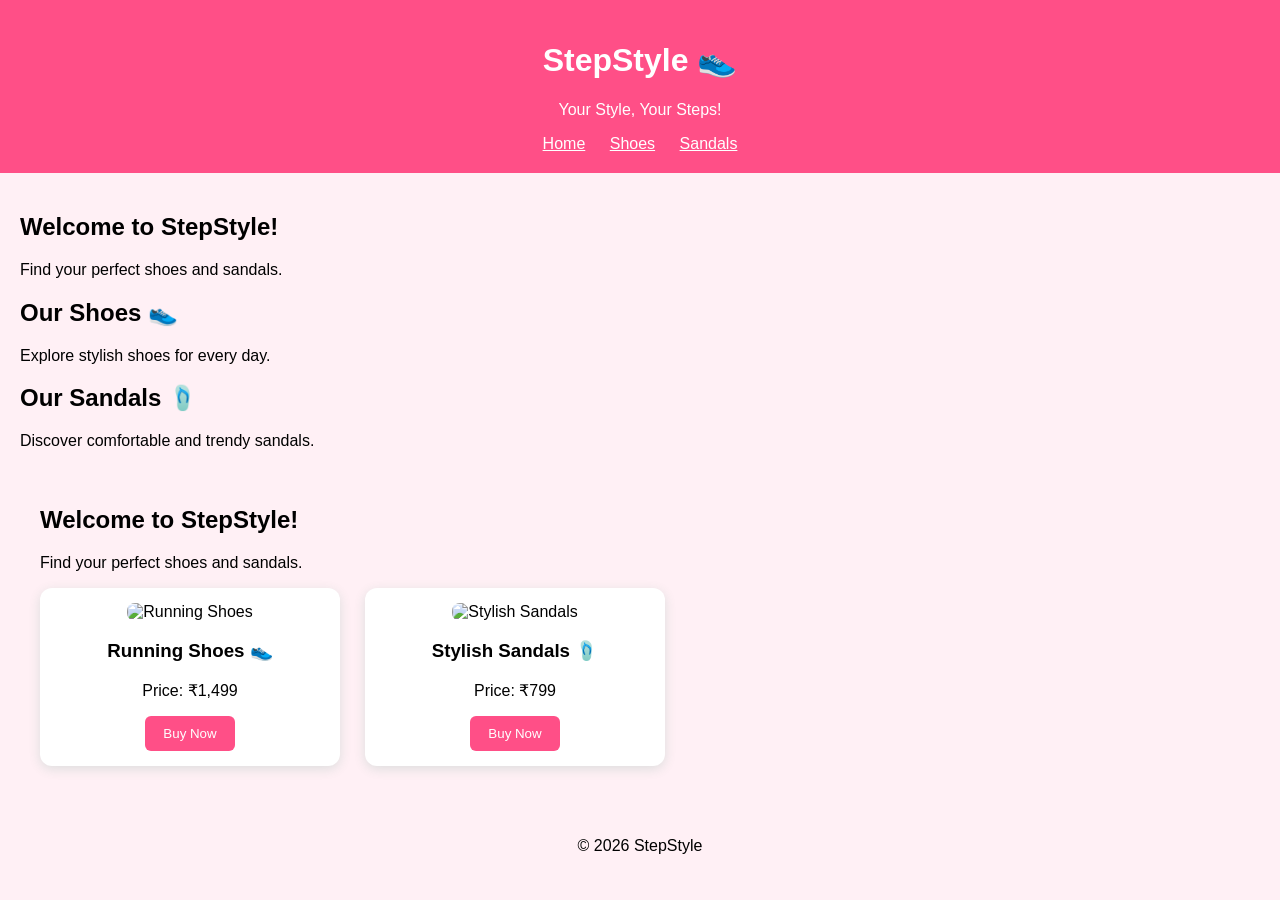
==== HTML_Basic/index.html @ f1ebad75 "Initial StepStyle website" ====
<!DOCTYPE html>
<html lang="en">
<head>
    <meta charset="UTF-8">
    <meta name="viewport" content="width=device-width, initial-scale=1.0">
    <title>StepStyle - Shoes & Sandals</title>
    <link rel="stylesheet" href="style.css">
</head>

<body>

    <header>
        <h1>StepStyle 👟</h1>
        <p>Your Style, Your Steps!</p>

        <nav>
            <a href="#">Home</a>
            <a href="#shoes">Shoes</a>
            <a href="#sandals">Sandals</a>
        </nav>
    </header>

    <main>
        <h2>Welcome to StepStyle!</h2>
        <p>Find your perfect shoes and sandals.</p>

        <section id="shoes">
            <h2>Our Shoes 👟</h2>
            <p>Explore stylish shoes for every day.</p>
        </section>

<section id="sandals">
    <h2>Our Sandals 🩴</h2>
    <p>Discover comfortable and trendy sandals.</p>

<main>
    <h2>Welcome to StepStyle!</h2>
    <p>Find your perfect shoes and sandals.</p>

    <div class="product-container">

        <div class="product-card" id="shoes">
            <img src="https://placehold.co/250x180?text=Running+Shoes"
                 alt="Running Shoes">
            <h3>Running Shoes 👟</h3>
            <p>Price: ₹1,499</p>
            <button>Buy Now</button>
        </div>

        <div class="product-card" id="sandals">
            <img src="https://placehold.co/250x180?text=Stylish+Sandals"
                 alt="Stylish Sandals">
            <h3>Stylish Sandals 🩴</h3>
            <p>Price: ₹799</p>
            <button>Buy Now</button>
        </div>

    </div>
</main>


</main>

<footer>
    <p>© 2026 StepStyle</p>
</footer>

</body>
</html>
---- HTML_Basic/style.css ----
body {
    margin: 0;
    font-family: Arial, sans-serif;
    background-color: #fff0f5;
}

header {
    background-color: #ff4f87;
    color: white;
    padding: 20px;
    text-align: center;
}

nav a {
    color: white;
    margin: 0 10px;
}

main {
    padding: 20px;
}

.product-container {
    display: flex;
    gap: 25px;
    flex-wrap: wrap;
}

.product-card {
    box-sizing: border-box;
    width: 300px;
    padding: 15px;
    background: white;
    border-radius: 12px;
    box-shadow: 0 3px 12px #ddd;
    text-align: center;
}

.product-card img {
    width: 100%;
    border-radius: 8px;
}

.product-card button {
    background-color: #ff4f87;
    color: white;
    border: none;
    padding: 10px 18px;
    border-radius: 6px;
    cursor: pointer;
}

footer {
    text-align: center;
    padding: 15px;
}
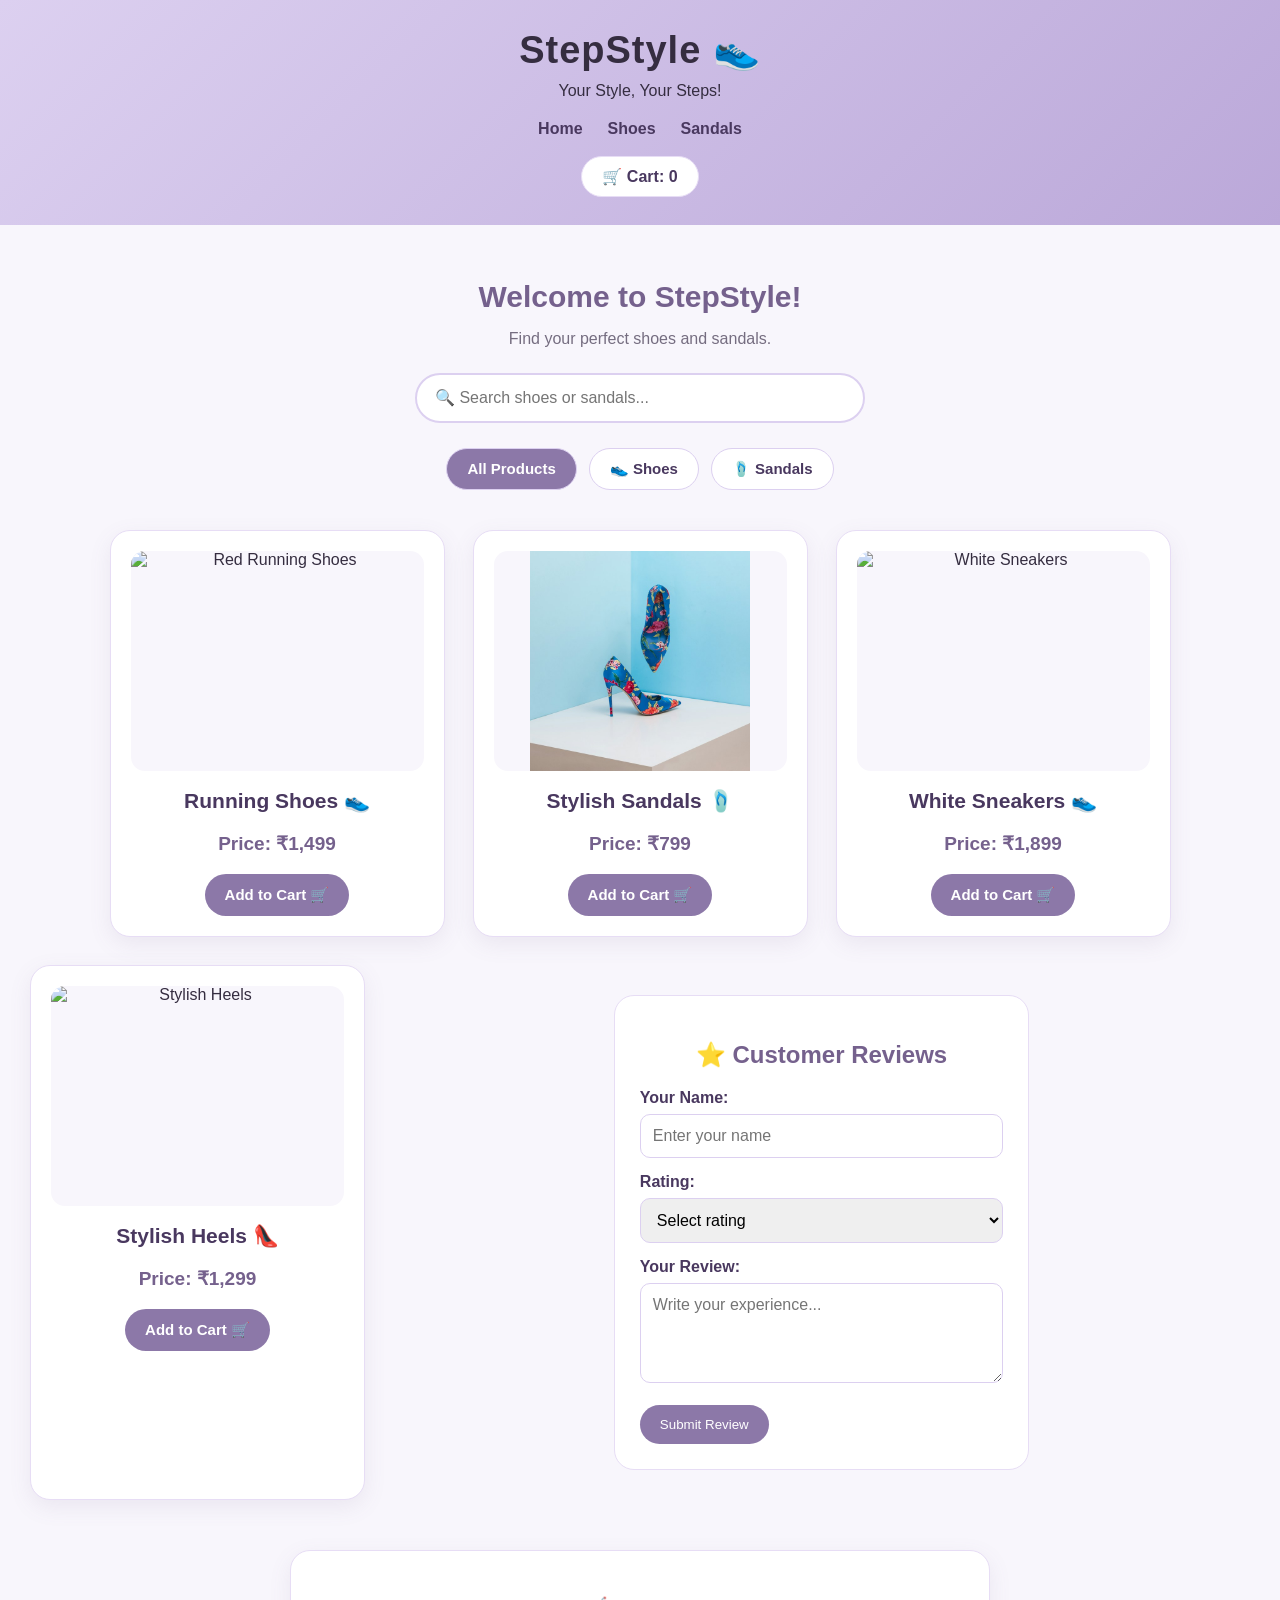
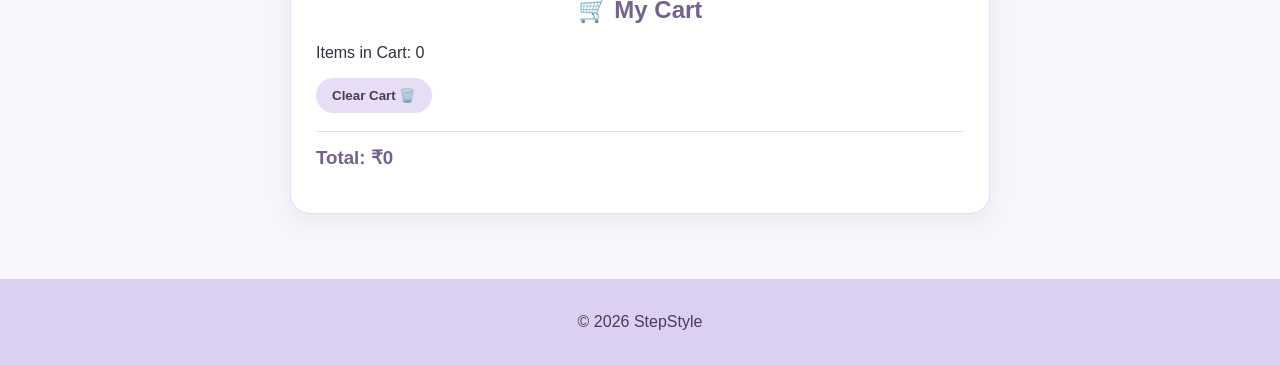
==== commit 54c11593: "Update StepStyle website features" ====
--- a/HTML_Basic/index.html
+++ b/HTML_Basic/index.html
@@ -19,46 +19,126 @@
             <a href="#shoes">Shoes</a>
             <a href="#sandals">Sandals</a>
         </nav>
+        
+<div class="cart-badge">
+    🛒 Cart: <span id="header-cart-count">0</span>
+</div>
+
     </header>
 
     <main>
         <h2>Welcome to StepStyle!</h2>
         <p>Find your perfect shoes and sandals.</p>
+        
+<div class="search-container">
+    <input
+        type="text"
+        id="searchInput"
+        placeholder="🔍 Search shoes or sandals..."
+        oninput="searchProducts()"
+    >
+</div>
 
-        <section id="shoes">
-            <h2>Our Shoes 👟</h2>
-            <p>Explore stylish shoes for every day.</p>
-        </section>
+<div class="category-filter">
+    <button class="category-btn active" onclick="filterCategory('all', this)">
+        All Products
+    </button>
 
-<section id="sandals">
-    <h2>Our Sandals 🩴</h2>
-    <p>Discover comfortable and trendy sandals.</p>
+    <button class="category-btn" onclick="filterCategory('shoes', this)">
+        👟 Shoes
+    </button>
 
-<main>
-    <h2>Welcome to StepStyle!</h2>
-    <p>Find your perfect shoes and sandals.</p>
+    <button class="category-btn" onclick="filterCategory('sandals', this)">
+        🩴 Sandals
+    </button>
+</div>
 
-    <div class="product-container">
+        
+<div class="product-container">
 
-        <div class="product-card" id="shoes">
-            <img src="https://placehold.co/250x180?text=Running+Shoes"
-                 alt="Running Shoes">
-            <h3>Running Shoes 👟</h3>
-            <p>Price: ₹1,499</p>
-            <button>Buy Now</button>
-        </div>
+    <div class="product-card" id="shoes">
+        <img src="https://images.unsplash.com/photo-1542291026-7eec264c27ff?w=500"
+             alt="Red Running Shoes">
 
-        <div class="product-card" id="sandals">
-            <img src="https://placehold.co/250x180?text=Stylish+Sandals"
-                 alt="Stylish Sandals">
-            <h3>Stylish Sandals 🩴</h3>
-            <p>Price: ₹799</p>
-            <button>Buy Now</button>
-        </div>
+        <h3>Running Shoes 👟</h3>
+        <p>Price: ₹1,499</p>
 
+        <button onclick="addToCart('Running Shoes', 1499)">
+            Add to Cart 🛒
+        </button>
     </div>
-</main>
 
+    <div class="product-card" id="sandals">
+        <img src="images/sandals.jpg" alt="Stylish Sandals">
+
+        <h3>Stylish Sandals 🩴</h3>
+        <p>Price: ₹799</p>
+
+        <button onclick="addToCart('Stylish Sandals', 799)">
+            Add to Cart 🛒
+        </button>
+    </div>
+    
+<div class="product-card" id="sneakers">
+    <img src="https://images.unsplash.com/photo-1552346154-21d32810aba3?w=500"
+         alt="White Sneakers">
+    <h3>White Sneakers 👟</h3>
+    <p>Price: ₹1,899</p>
+    <button onclick="addToCart('White Sneakers', 1899)">
+        Add to Cart 🛒
+    </button>
+</div>
+
+<div class="product-card" id="heels">
+    <img src="https://images.unsplash.com/photo-1543163521-1bf539c55dd2?w=500"
+         alt="Stylish Heels">
+    <h3>Stylish Heels 👠</h3>
+    <p>Price: ₹1,299</p>
+    <button onclick="addToCart('Stylish Heels', 1299)">
+        Add to Cart 🛒
+    </button>
+</div>
+
+<section id="reviews">
+    <h2>⭐ Customer Reviews</h2>
+
+    <form id="review-form">
+        <label for="review-name">Your Name:</label>
+        <input type="text" id="review-name"
+               placeholder="Enter your name" required>
+
+        <label for="review-rating">Rating:</label>
+        <select id="review-rating" required>
+            <option value="">Select rating</option>
+            <option value="5">⭐⭐⭐⭐⭐ - Excellent</option>
+            <option value="4">⭐⭐⭐⭐ - Very Good</option>
+            <option value="3">⭐⭐⭐ - Good</option>
+            <option value="2">⭐⭐ - Average</option>
+            <option value="1">⭐ - Poor</option>
+        </select>
+
+        <label for="review-message">Your Review:</label>
+        <textarea id="review-message"
+                  placeholder="Write your experience..."
+                  required></textarea>
+
+        <button type="submit">Submit Review</button>
+    </form>
+
+    <div id="review-list"></div>
+</section>
+
+</div>
+
+
+<section id="cart">
+    <h2>🛒 My Cart</h2>
+    <p>Items in Cart: <span id="cart-count">0</span></p>
+    <ul id="cart-items"></ul>   
+<button onclick="clearCart()">Clear Cart 🗑️</button>
+
+    <h3>Total: ₹<span id="cart-total">0</span></h3>
+</section>
 
 </main>
 
@@ -66,6 +146,7 @@
     <p>© 2026 StepStyle</p>
 </footer>
 
+<script src="script.js"></script>
 </body>
 </html>
 
--- a/HTML_Basic/style.css
+++ b/HTML_Basic/style.css
@@ -1,57 +1,356 @@
+
+/* Basic page */
+* {
+    box-sizing: border-box;
+}
 
 body {
     margin: 0;
     font-family: Arial, sans-serif;
-    background-color: #fff0f5;
-}
-
+    background-color: #F8F6FC;
+    color: #352D40;
+}
+
+/* Header */
 header {
-    background-color: #ff4f87;
-    color: white;
-    padding: 20px;
-    text-align: center;
+    background: linear-gradient(135deg, #DCD0F0, #BBA8D9);
+    color: #352D40;
+    text-align: center;
+    padding: 28px 15px;
+}
+
+header h1 {
+    margin: 0;
+    font-size: 38px;
+    letter-spacing: 1px;
+}
+
+header p {
+    margin: 10px 0 20px;
+}
+
+/* Navigation */
+nav {
+    display: flex;
+    justify-content: center;
+    flex-wrap: wrap;
+    gap: 25px;
 }
 
 nav a {
-    color: white;
-    margin: 0 10px;
-}
-
+    color: #49385F;
+    text-decoration: none;
+    font-weight: bold;
+    transition: color 0.3s;
+}
+
+nav a:hover {
+    color: #75618D;
+}
+
+/* Main content */
 main {
-    padding: 20px;
-}
-
+    padding: 30px 20px;
+    text-align: center;
+}
+
+main > h2 {
+    color: #75618D;
+    font-size: 30px;
+    margin-bottom: 10px;
+}
+
+main > p {
+    color: #756D80;
+}
+
+/* Product layout */
 .product-container {
     display: flex;
-    gap: 25px;
     flex-wrap: wrap;
-}
-
+    justify-content: center;
+    align-items: stretch;
+    gap: 28px;
+    padding: 30px 10px;
+}
+
+/* Product cards */
 .product-card {
-    box-sizing: border-box;
-    width: 300px;
-    padding: 15px;
-    background: white;
-    border-radius: 12px;
-    box-shadow: 0 3px 12px #ddd;
-    text-align: center;
-}
-
+    width: 335px;
+    max-width: 100%;
+    padding: 20px;
+    background-color: #FFFFFF;
+    border: 1px solid #E7DDF5;
+    border-radius: 20px;
+    box-shadow: 0 7px 22px rgba(117, 97, 141, 0.10);
+    text-align: center;
+    transition: box-shadow 0.3s ease;
+}
+
+.product-card:hover {
+    box-shadow: 0 10px 28px rgba(117, 97, 141, 0.18);
+}
+
+/* Product images */
 .product-card img {
+    display: block;
     width: 100%;
-    border-radius: 8px;
+    height: 220px;
+    object-fit: contain;
+    background-color: #F8F6FC;
+    border-radius: 14px;
+    margin-bottom: 18px;
+}
+
+/* Product name */
+.product-card h3 {
+    color: #49385F;
+    margin: 12px 0;
+    font-size: 21px;
+}
+
+/* Product price */
+.product-card p {
+    color: #75618D;
+    font-size: 19px;
+    font-weight: bold;
+}
+
+/* Buttons */
+button {
+    font-family: inherit;
+    cursor: pointer;
 }
 
 .product-card button {
-    background-color: #ff4f87;
+    background-color: #8C78A8;
     color: white;
     border: none;
-    padding: 10px 18px;
-    border-radius: 6px;
-    cursor: pointer;
-}
-
+    padding: 12px 20px;
+    border-radius: 25px;
+    font-size: 15px;
+    font-weight: bold;
+    transition: background-color 0.3s, box-shadow 0.3s;
+}
+
+.product-card button:hover {
+    background-color: #75618D;
+    box-shadow: 0 4px 12px rgba(117, 97, 141, 0.20);
+}
+
+/* Shopping cart */
+#cart {
+    max-width: 700px;
+    margin: 20px auto 35px;
+    padding: 25px;
+    background-color: #FFFFFF;
+    border: 1px solid #E7DDF5;
+    border-radius: 20px;
+    box-shadow: 0 7px 22px rgba(117, 97, 141, 0.10);
+    text-align: left;
+}
+
+#cart h2 {
+    color: #75618D;
+    text-align: center;
+}
+
+#cart ul {
+    padding-left: 25px;
+}
+
+#cart li {
+    padding: 10px 0;
+    line-height: 1.8;
+}
+
+/* Remove button */
+#cart li button {
+    background-color: #E7DDF5;
+    color: #49385F;
+    border: none;
+    border-radius: 15px;
+    padding: 7px 12px;
+    margin-left: 8px;
+}
+
+#cart li button:hover {
+    background-color: #DCD0F0;
+}
+
+#cart h3 {
+    color: #75618D;
+    border-top: 1px solid #E7DDF5;
+    padding-top: 15px;
+}
+
+/* Footer */
 footer {
-    text-align: center;
+    background-color: #DCD0F0;
+    color: #49385F;
+    text-align: center;
+    padding: 18px;
+}
+
+/* Mobile-friendly design */
+@media (max-width: 600px) {
+    header h1 {
+        font-size: 30px;
+    }
+
+    main {
+        padding: 20px 12px;
+    }
+
+    main > h2 {
+        font-size: 25px;
+    }
+
+    .product-container {
+        flex-direction: column;
+        align-items: center;
+        padding: 20px 0;
+    }
+
+    .product-card {
+        width: 100%;
+        max-width: 335px;
+    }
+
+    #cart {
+        margin: 15px 5px 25px;
+        padding: 18px;
+    }
+
+    #cart li button {
+        margin-left: 0;
+    }
+}
+
+/* Search bar */
+.search-container {
+    max-width: 450px;
+    margin: 25px auto 10px;
+}
+
+#searchInput {
+    width: 100%;
+    padding: 14px 18px;
+    border: 2px solid #DCD0F0;
+    border-radius: 30px;
+    background-color: #FFFFFF;
+    color: #352D40;
+    font-size: 16px;
+    outline: none;
+    transition: border-color 0.3s, box-shadow 0.3s;
+}
+
+#searchInput:focus {
+    border-color: #8C78A8;
+    box-shadow: 0 0 10px rgba(140, 120, 168, 0.18);
+}
+
+/* Category filter */
+.category-filter {
+    display: flex;
+    justify-content: center;
+    flex-wrap: wrap;
+    gap: 12px;
+    margin: 25px 0 10px;
+}
+
+.category-btn {
+    padding: 11px 20px;
+    border: 1px solid #DCD0F0;
+    border-radius: 25px;
+    background-color: #FFFFFF;
+    color: #49385F;
+    font-size: 15px;
+    font-weight: bold;
+    transition: background-color 0.3s, color 0.3s;
+}
+
+.category-btn:hover,
+.category-btn.active {
+    background-color: #8C78A8;
+    color: #FFFFFF;
+}
+
+.cart-badge {
+    display: inline-block;
+    margin-top: 18px;
+    padding: 10px 20px;
+    background-color: #FFFFFF;
+    color: #49385F;
+    border: 1px solid #E7DDF5;
+    border-radius: 25px;
+    font-weight: bold;
+}
+
+#cart > button {
+    background-color: #E7DDF5;
+    color: #49385F;
+    border: none;
+    border-radius: 20px;
+    padding: 10px 16px;
+    font-weight: bold;
+}
+
+#cart > button:hover {
+    background-color: #DCD0F0;
+}
+
+#reviews {
+    max-width: 700px;
+    margin: 30px auto;
+    padding: 25px;
+    background-color: #FFFFFF;
+    border: 1px solid #E7DDF5;
+    border-radius: 20px;
+    text-align: left;
+}
+
+#reviews h2 {
+    color: #75618D;
+    text-align: center;
+}
+
+#review-form label {
+    display: block;
+    margin-top: 15px;
+    font-weight: bold;
+    color: #49385F;
+}
+
+#review-form input,
+#review-form select,
+#review-form textarea {
+    width: 100%;
+    padding: 12px;
+    margin-top: 7px;
+    border: 1px solid #DCD0F0;
+    border-radius: 10px;
+    font: inherit;
+}
+
+#review-form textarea {
+    min-height: 100px;
+    resize: vertical;
+}
+
+#review-form button {
+    margin-top: 18px;
+    padding: 12px 20px;
+    background-color: #8C78A8;
+    color: white;
+    border: none;
+    border-radius: 20px;
+}
+
+.review-item {
+    margin-top: 18px;
     padding: 15px;
-}
+    background-color: #F8F6FC;
+    border-radius: 12px;
+}
+
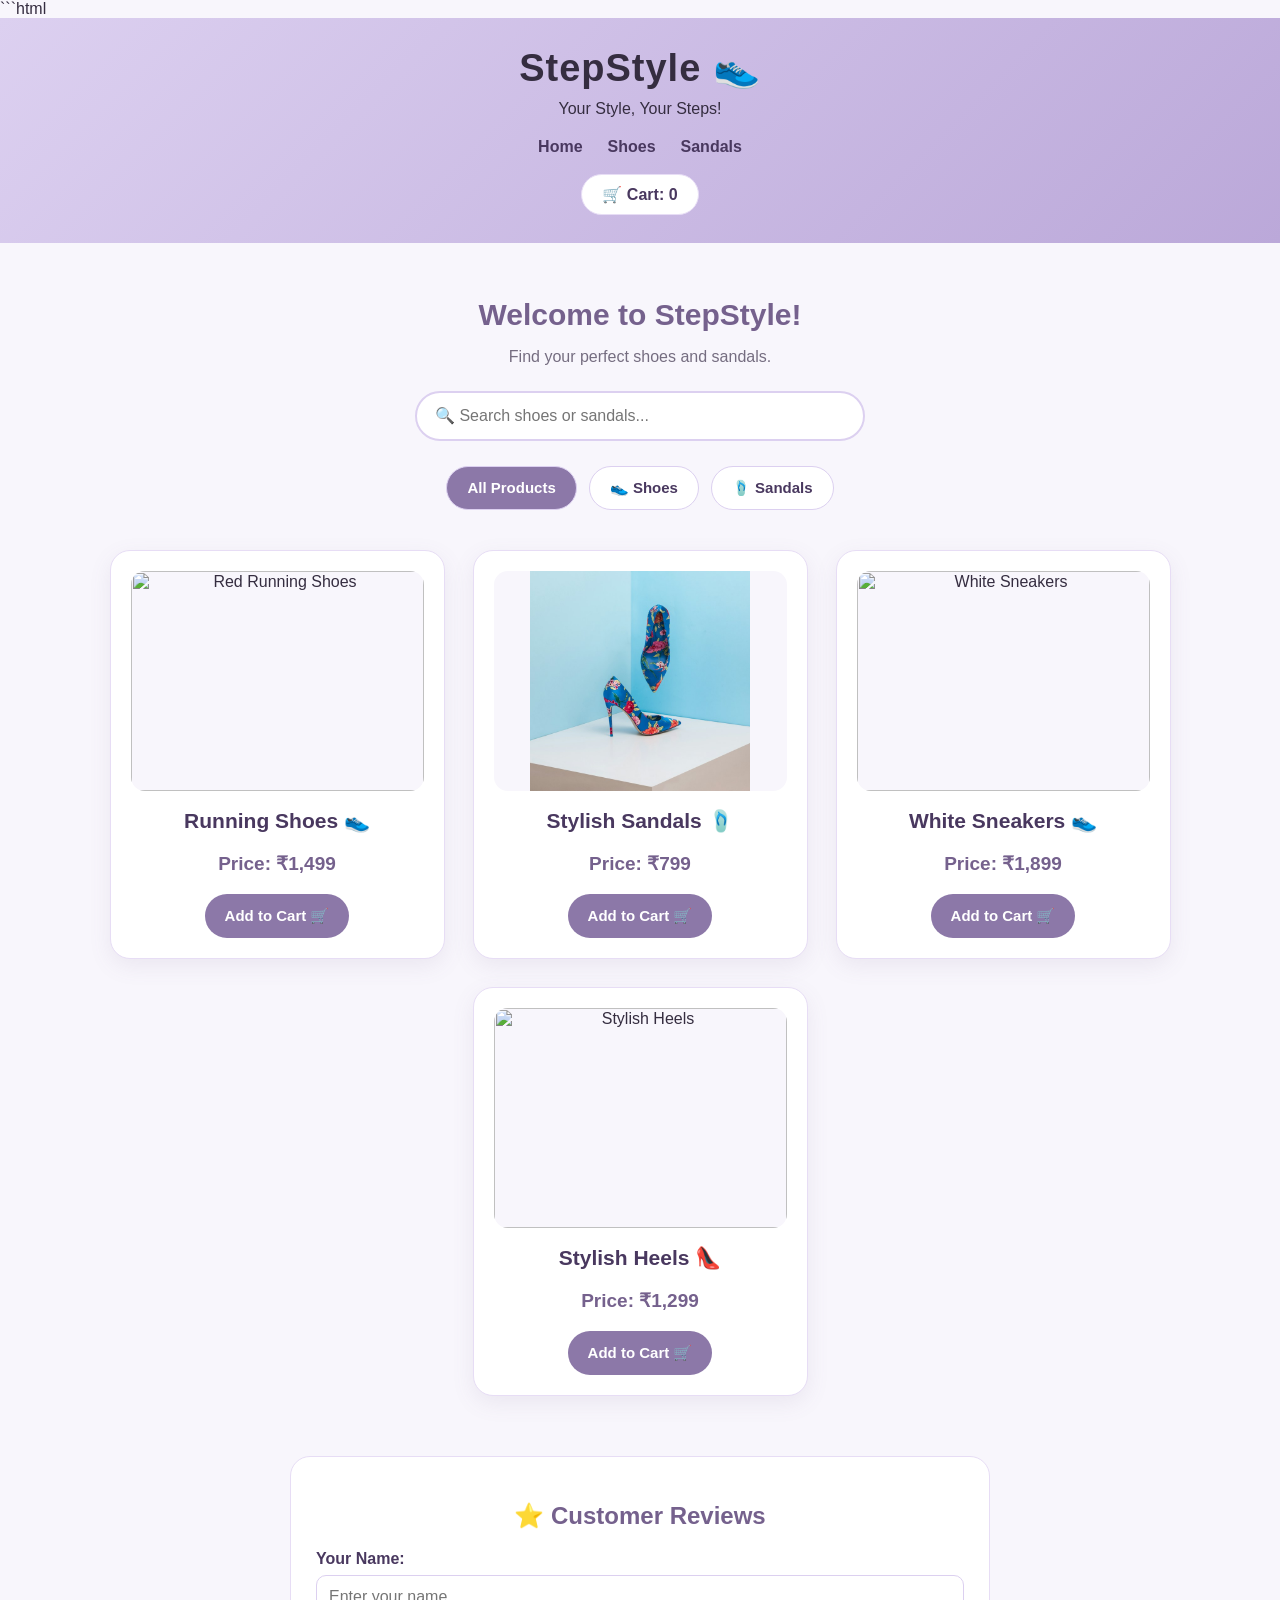
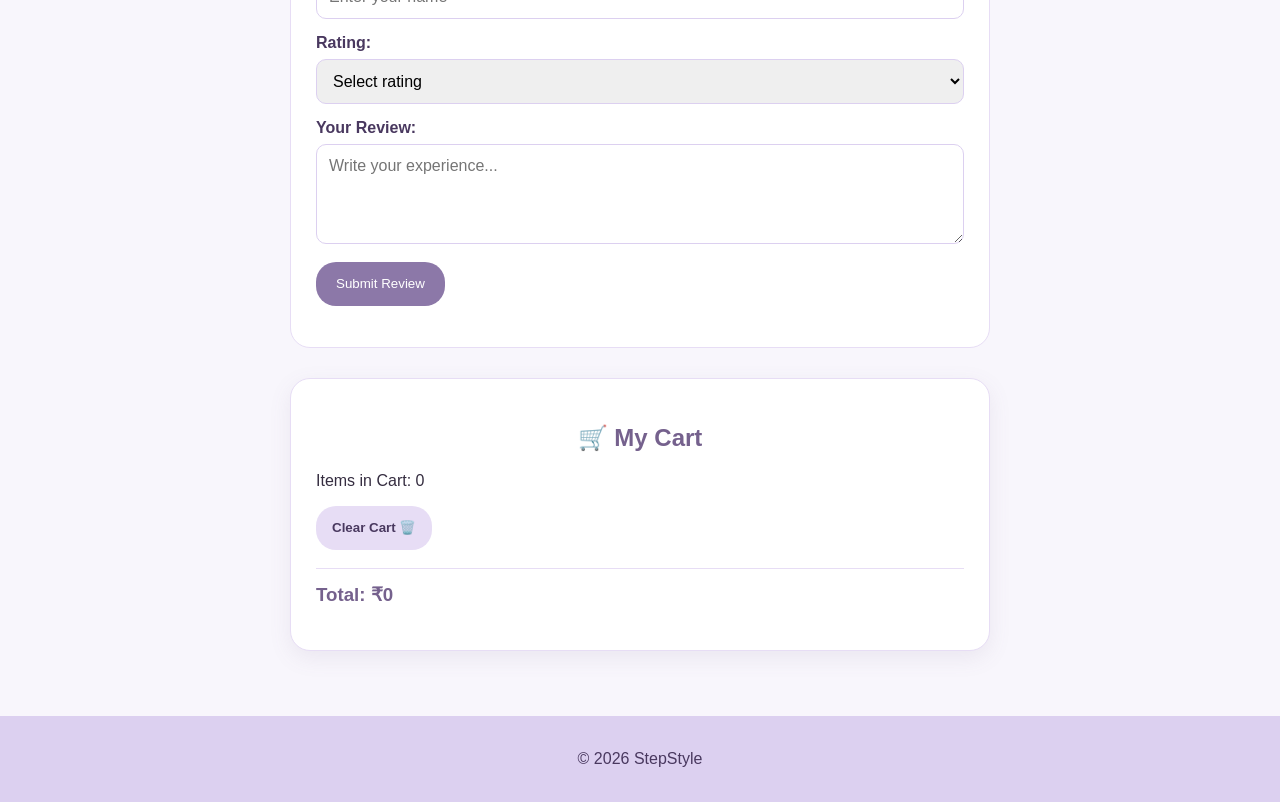
==== commit 9497d1de: "Improve mobile responsive design" ====
--- a/HTML_Basic/index.html
+++ b/HTML_Basic/index.html
@@ -1,6 +1,7 @@
-
+```html
 <!DOCTYPE html>
 <html lang="en">
+
 <head>
     <meta charset="UTF-8">
     <meta name="viewport" content="width=device-width, initial-scale=1.0">
@@ -19,134 +20,172 @@
             <a href="#shoes">Shoes</a>
             <a href="#sandals">Sandals</a>
         </nav>
-        
-<div class="cart-badge">
-    🛒 Cart: <span id="header-cart-count">0</span>
-</div>
 
+        <div class="cart-badge">
+            🛒 Cart: <span id="header-cart-count">0</span>
+        </div>
     </header>
 
     <main>
+
         <h2>Welcome to StepStyle!</h2>
         <p>Find your perfect shoes and sandals.</p>
-        
-<div class="search-container">
-    <input
-        type="text"
-        id="searchInput"
-        placeholder="🔍 Search shoes or sandals..."
-        oninput="searchProducts()"
-    >
-</div>
 
-<div class="category-filter">
-    <button class="category-btn active" onclick="filterCategory('all', this)">
-        All Products
-    </button>
+        <!-- Search Products -->
+        <div class="search-container">
+            <input
+                type="text"
+                id="searchInput"
+                placeholder="🔍 Search shoes or sandals..."
+                oninput="searchProducts()"
+            >
+        </div>
 
-    <button class="category-btn" onclick="filterCategory('shoes', this)">
-        👟 Shoes
-    </button>
+        <!-- Category Filter -->
+        <div class="category-filter">
+            <button
+                class="category-btn active"
+                onclick="filterCategory('all', this)">
+                All Products
+            </button>
 
-    <button class="category-btn" onclick="filterCategory('sandals', this)">
-        🩴 Sandals
-    </button>
-</div>
+            <button
+                class="category-btn"
+                onclick="filterCategory('shoes', this)">
+                👟 Shoes
+            </button>
 
-        
-<div class="product-container">
+            <button
+                class="category-btn"
+                onclick="filterCategory('sandals', this)">
+                🩴 Sandals
+            </button>
+        </div>
 
-    <div class="product-card" id="shoes">
-        <img src="https://images.unsplash.com/photo-1542291026-7eec264c27ff?w=500"
-             alt="Red Running Shoes">
+        <!-- Product Cards -->
+        <div class="product-container">
 
-        <h3>Running Shoes 👟</h3>
-        <p>Price: ₹1,499</p>
+            <div class="product-card" id="shoes">
+                <img
+                    src="https://images.unsplash.com/photo-1542291026-7eec264c27ff?w=500"
+                    alt="Red Running Shoes"
+                >
 
-        <button onclick="addToCart('Running Shoes', 1499)">
-            Add to Cart 🛒
-        </button>
-    </div>
+                <h3>Running Shoes 👟</h3>
+                <p>Price: ₹1,499</p>
 
-    <div class="product-card" id="sandals">
-        <img src="images/sandals.jpg" alt="Stylish Sandals">
+                <button onclick="addToCart('Running Shoes', 1499)">
+                    Add to Cart 🛒
+                </button>
+            </div>
 
-        <h3>Stylish Sandals 🩴</h3>
-        <p>Price: ₹799</p>
+            <div class="product-card" id="sandals">
+                <img src="images/sandals.jpg" alt="Stylish Sandals">
 
-        <button onclick="addToCart('Stylish Sandals', 799)">
-            Add to Cart 🛒
-        </button>
-    </div>
-    
-<div class="product-card" id="sneakers">
-    <img src="https://images.unsplash.com/photo-1552346154-21d32810aba3?w=500"
-         alt="White Sneakers">
-    <h3>White Sneakers 👟</h3>
-    <p>Price: ₹1,899</p>
-    <button onclick="addToCart('White Sneakers', 1899)">
-        Add to Cart 🛒
-    </button>
-</div>
+                <h3>Stylish Sandals 🩴</h3>
+                <p>Price: ₹799</p>
 
-<div class="product-card" id="heels">
-    <img src="https://images.unsplash.com/photo-1543163521-1bf539c55dd2?w=500"
-         alt="Stylish Heels">
-    <h3>Stylish Heels 👠</h3>
-    <p>Price: ₹1,299</p>
-    <button onclick="addToCart('Stylish Heels', 1299)">
-        Add to Cart 🛒
-    </button>
-</div>
+                <button onclick="addToCart('Stylish Sandals', 799)">
+                    Add to Cart 🛒
+                </button>
+            </div>
 
-<section id="reviews">
-    <h2>⭐ Customer Reviews</h2>
+            <div class="product-card" id="sneakers">
+                <img
+                    src="https://images.unsplash.com/photo-1552346154-21d32810aba3?w=500"
+                    alt="White Sneakers"
+                >
 
-    <form id="review-form">
-        <label for="review-name">Your Name:</label>
-        <input type="text" id="review-name"
-               placeholder="Enter your name" required>
+                <h3>White Sneakers 👟</h3>
+                <p>Price: ₹1,899</p>
 
-        <label for="review-rating">Rating:</label>
-        <select id="review-rating" required>
-            <option value="">Select rating</option>
-            <option value="5">⭐⭐⭐⭐⭐ - Excellent</option>
-            <option value="4">⭐⭐⭐⭐ - Very Good</option>
-            <option value="3">⭐⭐⭐ - Good</option>
-            <option value="2">⭐⭐ - Average</option>
-            <option value="1">⭐ - Poor</option>
-        </select>
+                <button onclick="addToCart('White Sneakers', 1899)">
+                    Add to Cart 🛒
+                </button>
+            </div>
 
-        <label for="review-message">Your Review:</label>
-        <textarea id="review-message"
-                  placeholder="Write your experience..."
-                  required></textarea>
+            <div class="product-card" id="heels">
+                <img
+                    src="https://images.unsplash.com/photo-1543163521-1bf539c55dd2?w=500"
+                    alt="Stylish Heels"
+                >
 
-        <button type="submit">Submit Review</button>
-    </form>
+                <h3>Stylish Heels 👠</h3>
+                <p>Price: ₹1,299</p>
 
-    <div id="review-list"></div>
-</section>
+                <button onclick="addToCart('Stylish Heels', 1299)">
+                    Add to Cart 🛒
+                </button>
+            </div>
 
-</div>
+        </div>
+        <!-- Product Container Ends Here -->
 
+        <!-- Customer Reviews -->
+        <section id="reviews">
+            <h2>⭐ Customer Reviews</h2>
 
-<section id="cart">
-    <h2>🛒 My Cart</h2>
-    <p>Items in Cart: <span id="cart-count">0</span></p>
-    <ul id="cart-items"></ul>   
-<button onclick="clearCart()">Clear Cart 🗑️</button>
+            <form id="review-form">
 
-    <h3>Total: ₹<span id="cart-total">0</span></h3>
-</section>
+                <label for="review-name">Your Name:</label>
+                <input
+                    type="text"
+                    id="review-name"
+                    placeholder="Enter your name"
+                    required
+                >
 
-</main>
+                <label for="review-rating">Rating:</label>
+                <select id="review-rating" required>
+                    <option value="">Select rating</option>
+                    <option value="5">⭐⭐⭐⭐⭐ - Excellent</option>
+                    <option value="4">⭐⭐⭐⭐ - Very Good</option>
+                    <option value="3">⭐⭐⭐ - Good</option>
+                    <option value="2">⭐⭐ - Average</option>
+                    <option value="1">⭐ - Poor</option>
+                </select>
 
-<footer>
-    <p>© 2026 StepStyle</p>
-</footer>
+                <label for="review-message">Your Review:</label>
+                <textarea
+                    id="review-message"
+                    placeholder="Write your experience..."
+                    required
+                ></textarea>
 
-<script src="script.js"></script>
+                <button type="submit">Submit Review</button>
+
+            </form>
+
+            <div id="review-list"></div>
+        </section>
+
+        <!-- Shopping Cart -->
+        <section id="cart">
+            <h2>🛒 My Cart</h2>
+
+            <p>
+                Items in Cart:
+                <span id="cart-count">0</span>
+            </p>
+
+            <ul id="cart-items"></ul>
+
+            <button onclick="clearCart()">
+                Clear Cart 🗑️
+            </button>
+
+            <h3>
+                Total: ₹<span id="cart-total">0</span>
+            </h3>
+        </section>
+
+    </main>
+
+    <footer>
+        <p>© 2026 StepStyle</p>
+    </footer>
+
+    <script src="script.js"></script>
+
 </body>
 </html>
-
--- a/HTML_Basic/style.css
+++ b/HTML_Basic/style.css
@@ -354,3 +354,65 @@
     border-radius: 12px;
 }
 
+/* Extra mobile improvements */
+html {
+    width: 100%;
+    overflow-x: hidden;
+}
+
+img {
+    max-width: 100%;
+}
+
+button,
+.category-btn {
+    min-height: 44px;
+}
+
+@media (max-width: 600px) {
+    header {
+        padding: 22px 12px;
+    }
+
+    header h1 {
+        font-size: 28px;
+    }
+
+    nav {
+        gap: 15px;
+        padding: 0 8px;
+    }
+
+    nav a {
+        padding: 8px 4px;
+    }
+
+    .product-card {
+        padding: 16px;
+    }
+
+    .product-card img {
+        height: 190px;
+    }
+
+    #cart,
+    #reviews {
+        width: auto;
+        margin: 18px 8px;
+        padding: 16px;
+    }
+
+    #cart li {
+        overflow-wrap: anywhere;
+    }
+
+    #cart li button {
+        margin-top: 6px;
+    }
+
+    #review-form button {
+        width: 100%;
+        min-height: 44px;
+    }
+}
+
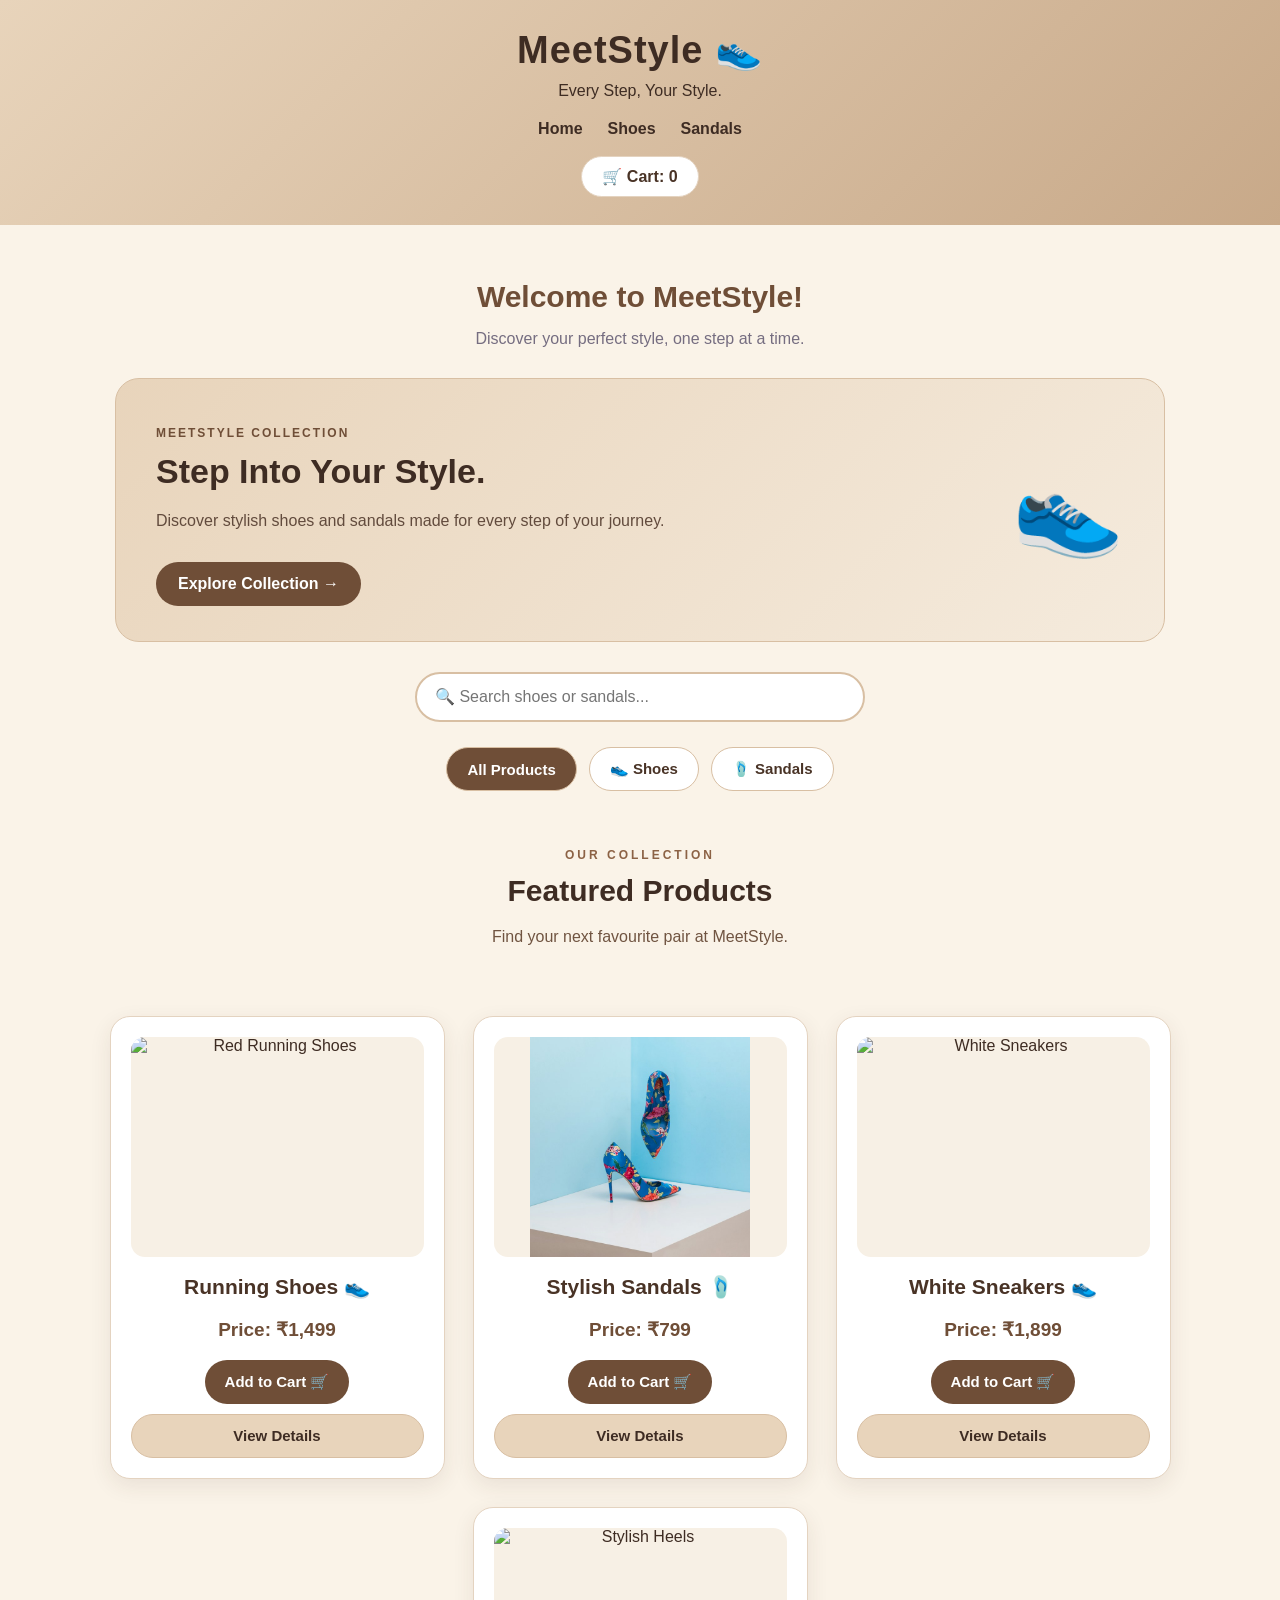
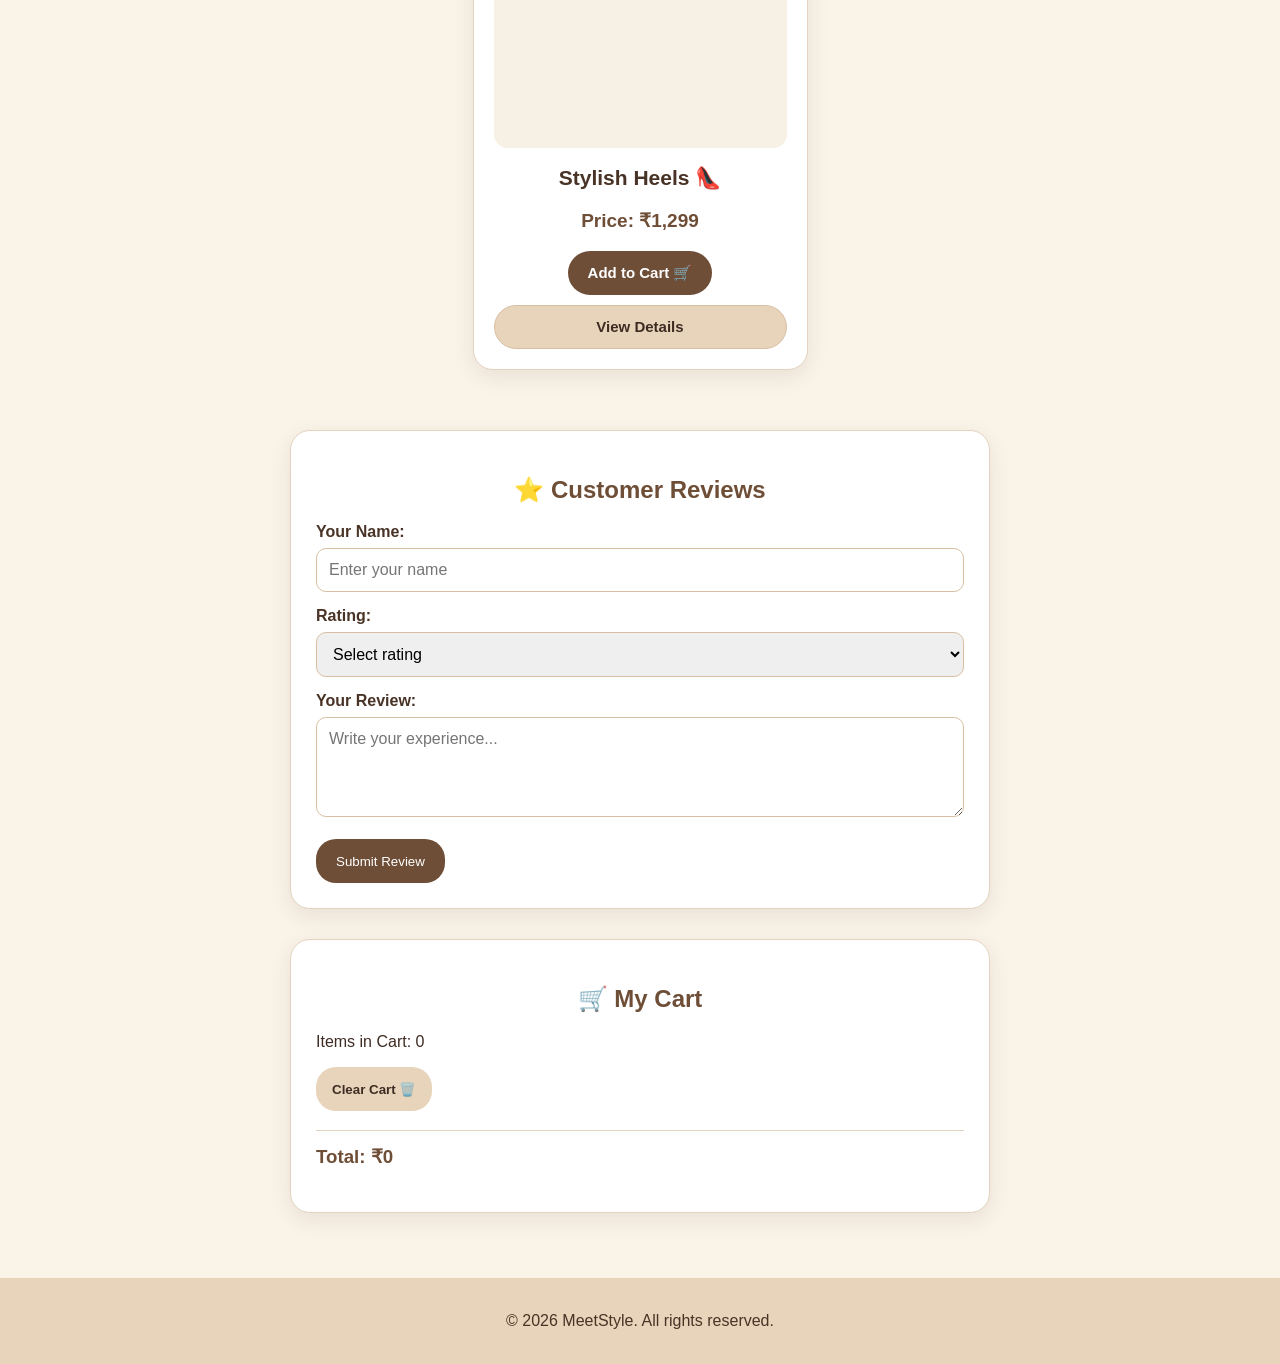
==== commit 90c5b92b: "Update MeetStyle website" ====
--- a/HTML_Basic/index.html
+++ b/HTML_Basic/index.html
@@ -1,19 +1,19 @@
-```html
+
 <!DOCTYPE html>
 <html lang="en">
 
 <head>
     <meta charset="UTF-8">
     <meta name="viewport" content="width=device-width, initial-scale=1.0">
-    <title>StepStyle - Shoes & Sandals</title>
+    <title>MeetStyle - Shoes & Sandals</title>
     <link rel="stylesheet" href="style.css">
 </head>
 
 <body>
 
     <header>
-        <h1>StepStyle 👟</h1>
-        <p>Your Style, Your Steps!</p>
+        <h1>MeetStyle 👟</h1>
+        <p>Every Step, Your Style.</p>
 
         <nav>
             <a href="#">Home</a>
@@ -28,8 +28,32 @@
 
     <main>
 
-        <h2>Welcome to StepStyle!</h2>
-        <p>Find your perfect shoes and sandals.</p>
+        <h2>Welcome to MeetStyle!</h2>
+<p>Discover your perfect style, one step at a time.</p>
+
+
+<!-- MeetStyle Hero Banner -->
+<section class="hero-banner">
+    <div class="hero-content">
+        <p class="hero-label">MEETSTYLE COLLECTION</p>
+
+        <h2>Step Into Your Style.</h2>
+
+        <p>
+            Discover stylish shoes and sandals
+            made for every step of your journey.
+        </p>
+
+        <a href="#shoes" class="hero-btn">
+            Explore Collection →
+        </a>
+    </div>
+
+    <div class="hero-icon" aria-hidden="true">
+        👟
+    </div>
+</section>
+
 
         <!-- Search Products -->
         <div class="search-container">
@@ -41,26 +65,38 @@
             >
         </div>
 
-        <!-- Category Filter -->
-        <div class="category-filter">
-            <button
-                class="category-btn active"
-                onclick="filterCategory('all', this)">
-                All Products
-            </button>
-
-            <button
-                class="category-btn"
-                onclick="filterCategory('shoes', this)">
-                👟 Shoes
-            </button>
-
-            <button
-                class="category-btn"
-                onclick="filterCategory('sandals', this)">
-                🩴 Sandals
-            </button>
-        </div>
+        
+<div class="category-filter">
+
+    <button
+        class="category-btn active"
+        onclick="window.location.href='index.html'">
+        All Products
+    </button>
+
+    <button
+        class="category-btn"
+        onclick="window.location.href='shoes.html'">
+        👟 Shoes
+    </button>
+
+    <button
+        class="category-btn"
+        onclick="window.location.href='sandals.html'">
+        🩴 Sandals
+    </button>
+
+</div>
+
+
+        
+<!-- Featured Products Heading -->
+<section class="featured-heading">
+    <p class="featured-label">OUR COLLECTION</p>
+    <h2>Featured Products</h2>
+    <p>Find your next favourite pair at MeetStyle.</p>
+</section>
+
 
         <!-- Product Cards -->
         <div class="product-container">
@@ -77,6 +113,13 @@
                 <button onclick="addToCart('Running Shoes', 1499)">
                     Add to Cart 🛒
                 </button>
+                
+<button
+    class="details-btn"
+    onclick="openProductDetails(this)">
+    View Details
+</button>
+
             </div>
 
             <div class="product-card" id="sandals">
@@ -87,6 +130,13 @@
 
                 <button onclick="addToCart('Stylish Sandals', 799)">
                     Add to Cart 🛒
+                    
+<button
+    class="details-btn"
+    onclick="openProductDetails(this)">
+    View Details
+</button>
+
                 </button>
             </div>
 
@@ -101,6 +151,13 @@
 
                 <button onclick="addToCart('White Sneakers', 1899)">
                     Add to Cart 🛒
+                    
+<button
+    class="details-btn"
+    onclick="openProductDetails(this)">
+    View Details
+</button>
+
                 </button>
             </div>
 
@@ -116,6 +173,13 @@
                 <button onclick="addToCart('Stylish Heels', 1299)">
                     Add to Cart 🛒
                 </button>
+                
+<button
+    class="details-btn"
+    onclick="openProductDetails(this)">
+    View Details
+</button>
+
             </div>
 
         </div>
@@ -182,7 +246,7 @@
     </main>
 
     <footer>
-        <p>© 2026 StepStyle</p>
+        <p>© 2026 MeetStyle. All rights reserved.</p>
     </footer>
 
     <script src="script.js"></script>
--- a/HTML_Basic/style.css
+++ b/HTML_Basic/style.css
@@ -416,3 +416,467 @@
     }
 }
 
+/* MeetStyle Premium Theme */
+
+body {
+    background-color: #FAF3E8;
+    color: #3E2C23;
+}
+
+header {
+    background: linear-gradient(135deg, #E8D4BB, #C8A989);
+    color: #3E2C23;
+}
+
+nav a {
+    color: #3E2C23;
+}
+
+nav a:hover {
+    color: #8C6245;
+}
+
+main > h2,
+#cart h2,
+#reviews h2 {
+    color: #6F4E37;
+}
+
+.product-card {
+    border-color: #E4D3C0;
+    box-shadow: 0 7px 22px rgba(62, 44, 35, 0.09);
+}
+
+.product-card img {
+    background-color: #F7F0E5;
+}
+
+.product-card h3 {
+    color: #493326;
+}
+
+.product-card p {
+    color: #6F4E37;
+}
+
+.product-card button {
+    background-color: #6F4E37;
+}
+
+.product-card button:hover {
+    background-color: #3E2C23;
+}
+
+#cart,
+#reviews {
+    border-color: #E4D3C0;
+    box-shadow: 0 7px 22px rgba(62, 44, 35, 0.09);
+}
+
+#cart h3 {
+    color: #6F4E37;
+    border-top-color: #E4D3C0;
+}
+
+#cart li button,
+#cart > button {
+    background-color: #E8D4BB;
+    color: #3E2C23;
+}
+
+#cart li button:hover,
+#cart > button:hover {
+    background-color: #D8BFA3;
+}
+
+#searchInput {
+    border-color: #D8BFA3;
+    color: #3E2C23;
+}
+
+#searchInput:focus {
+    border-color: #6F4E37;
+}
+
+.category-btn {
+    border-color: #D8BFA3;
+    color: #493326;
+}
+
+.category-btn:hover,
+.category-btn.active {
+    background-color: #6F4E37;
+    color: white;
+}
+
+.cart-badge {
+    color: #493326;
+    border-color: #E4D3C0;
+}
+
+#review-form label {
+    color: #493326;
+}
+
+#review-form input,
+#review-form select,
+#review-form textarea {
+    border-color: #D8BFA3;
+}
+
+#review-form button {
+    background-color: #6F4E37;
+}
+
+#review-form button:hover {
+    background-color: #3E2C23;
+}
+
+.review-item {
+    background-color: #F7F0E5;
+}
+
+footer {
+    background-color: #E8D4BB;
+    color: #493326;
+}
+
+
+/* MeetStyle Homepage Banner */
+
+.hero-banner {
+    display: flex;
+    align-items: center;
+    justify-content: space-between;
+    gap: 20px;
+    max-width: 1050px;
+    margin: 30px auto;
+    padding: 35px 40px;
+    background: linear-gradient(135deg, #E8D4BB, #F5EBDD);
+    border: 1px solid #D8BFA3;
+    border-radius: 24px;
+    text-align: left;
+}
+
+.hero-content {
+    flex: 1;
+}
+
+.hero-label {
+    color: #6F4E37;
+    font-size: 12px;
+    font-weight: bold;
+    letter-spacing: 2px;
+}
+
+.hero-content h2 {
+    color: #3E2C23;
+    font-size: 34px;
+    margin: 12px 0;
+}
+
+.hero-content > p:not(.hero-label) {
+    color: #624B3D;
+    line-height: 1.7;
+}
+
+.hero-btn {
+    display: inline-block;
+    margin-top: 12px;
+    padding: 13px 22px;
+    background-color: #6F4E37;
+    color: white;
+    text-decoration: none;
+    font-weight: bold;
+    border-radius: 25px;
+    transition: background-color 0.3s;
+}
+
+.hero-btn:hover {
+    background-color: #3E2C23;
+}
+
+.hero-icon {
+    font-size: 90px;
+}
+
+/* Banner on Mobile */
+@media (max-width: 600px) {
+    .hero-banner {
+        padding: 25px 20px;
+        gap: 8px;
+        margin: 22px auto;
+    }
+
+    .hero-content h2 {
+        font-size: 26px;
+    }
+
+    .hero-icon {
+        font-size: 48px;
+    }
+
+    .hero-btn {
+        padding: 12px 16px;
+        font-size: 14px;
+    }
+}
+
+/* MeetStyle Featured Products */
+
+.featured-heading {
+    text-align: center;
+    margin: 35px auto 10px;
+    padding: 10px 15px;
+}
+
+.featured-label {
+    color: #8C6245;
+    font-size: 12px;
+    font-weight: bold;
+    letter-spacing: 3px;
+}
+
+.featured-heading h2 {
+    color: #3E2C23;
+    font-size: 30px;
+    margin: 10px 0;
+}
+
+.featured-heading > p:last-child {
+    color: #705441;
+    line-height: 1.6;
+}
+
+@media (max-width: 600px) {
+    .featured-heading h2 {
+        font-size: 25px;
+    }
+
+    .featured-heading {
+        margin-top: 25px;
+    }
+}
+/* MeetStyle Product Details Page */
+
+.product-detail-layout {
+    display: flex;
+    align-items: center;
+    justify-content: center;
+    gap: 40px;
+    max-width: 1000px;
+    margin: 35px auto;
+    padding: 30px;
+    background-color: #FFFFFF;
+    border: 1px solid #E4D3C0;
+    border-radius: 24px;
+    text-align: left;
+}
+
+.product-detail-image,
+.product-detail-info {
+    flex: 1;
+    min-width: 0;
+}
+
+.product-detail-image img {
+    display: block;
+    width: 100%;
+    height: 350px;
+    object-fit: contain;
+    background-color: #F7F0E5;
+    border-radius: 18px;
+}
+
+.product-detail-info h2 {
+    color: #3E2C23;
+    font-size: 30px;
+}
+
+#detail-price {
+    color: #6F4E37;
+    font-size: 25px;
+}
+
+#detail-description {
+    color: #705441;
+    line-height: 1.8;
+}
+
+#details-add-to-cart {
+    background-color: #6F4E37;
+    color: white;
+    padding: 13px 22px;
+    margin: 12px 0;
+    border: none;
+    border-radius: 25px;
+    font-weight: bold;
+    cursor: pointer;
+}
+
+#details-add-to-cart:hover {
+    background-color: #3E2C23;
+}
+
+.product-detail-info a {
+    color: #6F4E37;
+    text-decoration: none;
+}
+
+@media (max-width: 600px) {
+    .product-detail-layout {
+        flex-direction: column;
+        gap: 20px;
+        margin: 20px 8px;
+        padding: 18px;
+    }
+
+    .product-detail-image,
+    .product-detail-info {
+        width: 100%;
+    }
+
+    .product-detail-image img {
+        height: 240px;
+    }
+
+    .product-detail-info h2 {
+        font-size: 25px;
+    }
+}
+
+/* View Details Button */
+.product-card .details-btn {
+    display: block;
+    width: 100%;
+    margin-top: 10px;
+    padding: 12px 18px;
+    background-color: #E8D4BB;
+    color: #3E2C23;
+    border: 1px solid #D8BFA3;
+    border-radius: 25px;
+    font-weight: bold;
+    cursor: pointer;
+}
+
+.product-card .details-btn:hover {
+    background-color: #D8BFA3;
+}
+/* Checkout Button */
+.checkout-btn {
+    display: inline-block;
+    margin-top: 15px;
+    padding: 13px 22px;
+    background-color: #6F4E37;
+    color: white;
+    text-decoration: none;
+    font-weight: bold;
+    border-radius: 25px;
+}
+
+.checkout-btn:hover {
+    background-color: #3E2C23;
+}
+
+/* MeetStyle Checkout Page */
+
+.checkout-layout {
+    display: grid;
+    grid-template-columns: 1.3fr 1fr;
+    gap: 25px;
+    max-width: 1000px;
+    margin: 30px auto;
+    text-align: left;
+    align-items: start;
+}
+
+.checkout-form-section,
+.checkout-summary {
+    background-color: #FFFFFF;
+    border: 1px solid #E4D3C0;
+    border-radius: 20px;
+    padding: 25px;
+    box-shadow: 0 7px 22px rgba(62, 44, 35, 0.08);
+}
+
+.checkout-form-section h2,
+.checkout-summary h2 {
+    color: #6F4E37;
+    text-align: center;
+}
+
+#checkout-form label {
+    display: block;
+    margin-top: 16px;
+    font-weight: bold;
+    color: #493326;
+}
+
+#checkout-form input,
+#checkout-form textarea,
+#checkout-form select {
+    display: block;
+    width: 100%;
+    margin-top: 7px;
+    padding: 12px;
+    border: 1px solid #D8BFA3;
+    border-radius: 10px;
+    font: inherit;
+    background-color: #FFFFFF;
+}
+
+#checkout-form textarea {
+    min-height: 90px;
+    resize: vertical;
+}
+
+.checkout-submit {
+    width: 100%;
+    margin-top: 22px;
+    padding: 14px;
+    background-color: #6F4E37;
+    color: #FFFFFF;
+    border: none;
+    border-radius: 25px;
+    font-weight: bold;
+    cursor: pointer;
+}
+
+.checkout-submit:hover {
+    background-color: #3E2C23;
+}
+
+.checkout-summary li {
+    padding: 12px 0;
+    line-height: 1.6;
+    overflow-wrap: anywhere;
+}
+
+.checkout-summary h3 {
+    color: #6F4E37;
+    border-top: 1px solid #E4D3C0;
+    padding-top: 15px;
+}
+
+.checkout-summary a {
+    color: #6F4E37;
+}
+
+#checkout-message {
+    color: #6F4E37;
+    line-height: 1.6;
+    overflow-wrap: anywhere;
+}
+
+@media (max-width: 650px) {
+    .checkout-layout {
+        grid-template-columns: 1fr;
+        margin: 20px 8px;
+        gap: 18px;
+    }
+
+    .checkout-form-section,
+    .checkout-summary {
+        padding: 18px;
+    }
+}
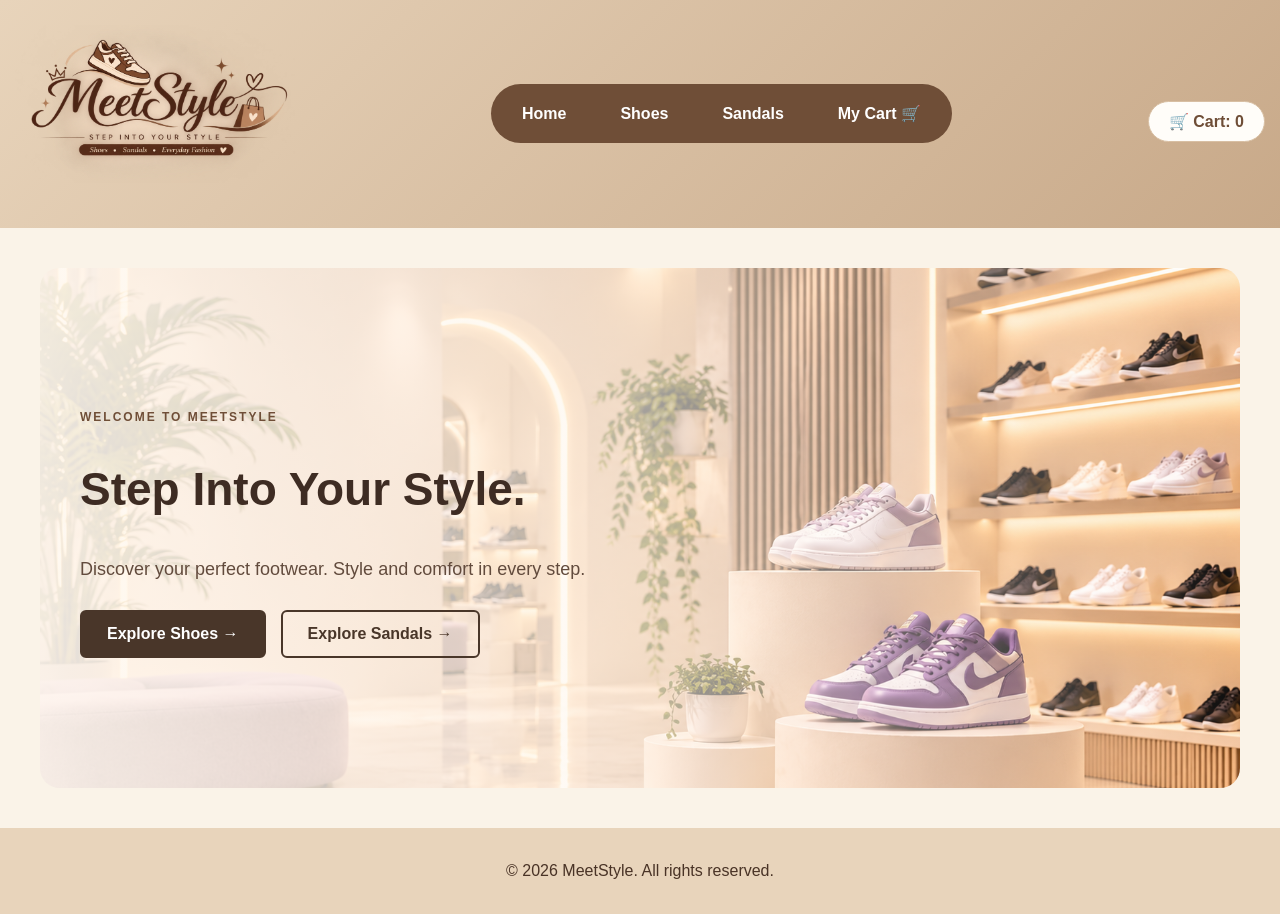
==== commit 9b8ff8cd: "Update MeetStyle website design" ====
--- a/HTML_Basic/index.html
+++ b/HTML_Basic/index.html
@@ -11,236 +11,58 @@
 
 <body>
 
-    <header>
-        <h1>MeetStyle 👟</h1>
-        <p>Every Step, Your Style.</p>
+  
+<header class="site-header">    
 
-        <nav>
-            <a href="#">Home</a>
-            <a href="#shoes">Shoes</a>
-            <a href="#sandals">Sandals</a>
-        </nav>
-
-        <div class="cart-badge">
-            🛒 Cart: <span id="header-cart-count">0</span>
-        </div>
-    </header>
-
-    <main>
-
-        <h2>Welcome to MeetStyle!</h2>
-<p>Discover your perfect style, one step at a time.</p>
-
-
-<!-- MeetStyle Hero Banner -->
-<section class="hero-banner">
-    <div class="hero-content">
-        <p class="hero-label">MEETSTYLE COLLECTION</p>
-
-        <h2>Step Into Your Style.</h2>
-
-        <p>
-            Discover stylish shoes and sandals
-            made for every step of your journey.
-        </p>
-
-        <a href="#shoes" class="hero-btn">
-            Explore Collection →
-        </a>
-    </div>
-
-    <div class="hero-icon" aria-hidden="true">
-        👟
-    </div>
-</section>
-
-
-        <!-- Search Products -->
-        <div class="search-container">
-            <input
-                type="text"
-                id="searchInput"
-                placeholder="🔍 Search shoes or sandals..."
-                oninput="searchProducts()"
-            >
-        </div>
-
-        
-<div class="category-filter">
-
-    <button
-        class="category-btn active"
-        onclick="window.location.href='index.html'">
-        All Products
-    </button>
-
-    <button
-        class="category-btn"
-        onclick="window.location.href='shoes.html'">
-        👟 Shoes
-    </button>
-
-    <button
-        class="category-btn"
-        onclick="window.location.href='sandals.html'">
-        🩴 Sandals
-    </button>
-
+<div class="header-brand">
+    <img src="images/MeetStyle-logo.png.png"
+     alt="MeetStyle"
+     class="meetstyle-logo-image">
 </div>
 
 
-        
-<!-- Featured Products Heading -->
-<section class="featured-heading">
-    <p class="featured-label">OUR COLLECTION</p>
-    <h2>Featured Products</h2>
-    <p>Find your next favourite pair at MeetStyle.</p>
-</section>
+
+    <nav>
+        <a href="index.html">Home</a>
+        <a href="shoes.html">Shoes</a>
+        <a href="sandals.html">Sandals</a>
+        <a href="cart.html">My Cart 🛒</a>
+    </nav>
+
+    <div class="cart-badge">
+        🛒 Cart: <span id="header-cart-count">0</span>
+    </div>
+
+</header>
 
 
-        <!-- Product Cards -->
-        <div class="product-container">
+    <main class="home-page">
 
-            <div class="product-card" id="shoes">
-                <img
-                    src="https://images.unsplash.com/photo-1542291026-7eec264c27ff?w=500"
-                    alt="Red Running Shoes"
-                >
+        <section class="home-hero">
 
-                <h3>Running Shoes 👟</h3>
-                <p>Price: ₹1,499</p>
+            <div class="home-hero-content">
 
-                <button onclick="addToCart('Running Shoes', 1499)">
-                    Add to Cart 🛒
-                </button>
-                
-<button
-    class="details-btn"
-    onclick="openProductDetails(this)">
-    View Details
-</button>
+                <p class="hero-label">WELCOME TO MEETSTYLE</p>
+
+                <h2>Step Into Your Style.</h2>
+
+                <p>
+                    Discover your perfect footwear.
+                    Style and comfort in every step.
+                </p>
+
+                <div class="home-buttons">
+                    <a href="shoes.html" class="shop-btn">
+                        Explore Shoes →
+                    </a>
+
+                    <a href="sandals.html" class="shop-btn secondary-btn">
+                        Explore Sandals →
+                    </a>
+                </div>
 
             </div>
 
-            <div class="product-card" id="sandals">
-                <img src="images/sandals.jpg" alt="Stylish Sandals">
-
-                <h3>Stylish Sandals 🩴</h3>
-                <p>Price: ₹799</p>
-
-                <button onclick="addToCart('Stylish Sandals', 799)">
-                    Add to Cart 🛒
-                    
-<button
-    class="details-btn"
-    onclick="openProductDetails(this)">
-    View Details
-</button>
-
-                </button>
-            </div>
-
-            <div class="product-card" id="sneakers">
-                <img
-                    src="https://images.unsplash.com/photo-1552346154-21d32810aba3?w=500"
-                    alt="White Sneakers"
-                >
-
-                <h3>White Sneakers 👟</h3>
-                <p>Price: ₹1,899</p>
-
-                <button onclick="addToCart('White Sneakers', 1899)">
-                    Add to Cart 🛒
-                    
-<button
-    class="details-btn"
-    onclick="openProductDetails(this)">
-    View Details
-</button>
-
-                </button>
-            </div>
-
-            <div class="product-card" id="heels">
-                <img
-                    src="https://images.unsplash.com/photo-1543163521-1bf539c55dd2?w=500"
-                    alt="Stylish Heels"
-                >
-
-                <h3>Stylish Heels 👠</h3>
-                <p>Price: ₹1,299</p>
-
-                <button onclick="addToCart('Stylish Heels', 1299)">
-                    Add to Cart 🛒
-                </button>
-                
-<button
-    class="details-btn"
-    onclick="openProductDetails(this)">
-    View Details
-</button>
-
-            </div>
-
-        </div>
-        <!-- Product Container Ends Here -->
-
-        <!-- Customer Reviews -->
-        <section id="reviews">
-            <h2>⭐ Customer Reviews</h2>
-
-            <form id="review-form">
-
-                <label for="review-name">Your Name:</label>
-                <input
-                    type="text"
-                    id="review-name"
-                    placeholder="Enter your name"
-                    required
-                >
-
-                <label for="review-rating">Rating:</label>
-                <select id="review-rating" required>
-                    <option value="">Select rating</option>
-                    <option value="5">⭐⭐⭐⭐⭐ - Excellent</option>
-                    <option value="4">⭐⭐⭐⭐ - Very Good</option>
-                    <option value="3">⭐⭐⭐ - Good</option>
-                    <option value="2">⭐⭐ - Average</option>
-                    <option value="1">⭐ - Poor</option>
-                </select>
-
-                <label for="review-message">Your Review:</label>
-                <textarea
-                    id="review-message"
-                    placeholder="Write your experience..."
-                    required
-                ></textarea>
-
-                <button type="submit">Submit Review</button>
-
-            </form>
-
-            <div id="review-list"></div>
-        </section>
-
-        <!-- Shopping Cart -->
-        <section id="cart">
-            <h2>🛒 My Cart</h2>
-
-            <p>
-                Items in Cart:
-                <span id="cart-count">0</span>
-            </p>
-
-            <ul id="cart-items"></ul>
-
-            <button onclick="clearCart()">
-                Clear Cart 🗑️
-            </button>
-
-            <h3>
-                Total: ₹<span id="cart-total">0</span>
-            </h3>
         </section>
 
     </main>
@@ -252,4 +74,4 @@
     <script src="script.js"></script>
 
 </body>
-</html>
+</html>
--- a/HTML_Basic/style.css
+++ b/HTML_Basic/style.css
@@ -1,70 +1,139 @@
 
-/* Basic page */
+/* =====================================
+   MEETSTYLE - CLEAN MAIN CSS
+   Theme: Cream + Mocha Brown
+===================================== */
+
+/* 1. COMMON SETTINGS */
+
 * {
     box-sizing: border-box;
 }
 
+html {
+    width: 100%;
+    overflow-x: hidden;
+}
+
 body {
+    
     margin: 0;
     font-family: Arial, sans-serif;
-    background-color: #F8F6FC;
-    color: #352D40;
-}
-
-/* Header */
-header {
-    background: linear-gradient(135deg, #DCD0F0, #BBA8D9);
-    color: #352D40;
-    text-align: center;
-    padding: 28px 15px;
-}
-
-header h1 {
+    background-color: #FAF3E8;
+    color: #3E2C23;
+}
+
+img {
+    max-width: 100%;
+}
+
+button {
+    font-family: inherit;
+    cursor: pointer;
+    min-height: 44px;
+}
+
+
+/* 2. MEETSTYLE HEADER */
+
+.site-header {
+    width: 100%;
+    min-height: 145px;
+    padding: 20px 5%;
+    box-sizing: border-box;
+    display: flex;
+    align-items: center;
+    justify-content: space-between;
+    gap: 20px;
+    background: linear-gradient(135deg, #E8D4BB, #C8A989);
+    color: #3E2C23;
+}
+
+.site-header .header-brand {
+    flex-shrink: 0;
+}
+
+.site-header .header-brand h1 {
     margin: 0;
-    font-size: 38px;
+    font-size: 30px;
     letter-spacing: 1px;
 }
 
-header p {
-    margin: 10px 0 20px;
-}
-
-/* Navigation */
-nav {
+.site-header .header-brand p {
+    margin: 6px 0 0;
+    color: #6F4E37;
+}
+
+.site-header nav {
     display: flex;
+    align-items: center;
     justify-content: center;
     flex-wrap: wrap;
-    gap: 25px;
-}
-
-nav a {
-    color: #49385F;
+    gap: 5px;
+    width: auto;
+    margin: 0;
+    padding: 8px;
+    background: #6F4E37;
+    border-radius: 30px;
+}
+
+.site-header nav a {
+    padding: 12px 17px;
+    color: #FFFFFF;
     text-decoration: none;
     font-weight: bold;
-    transition: color 0.3s;
-}
-
-nav a:hover {
-    color: #75618D;
-}
-
-/* Main content */
+    border-radius: 25px;
+    transition: 0.3s ease;
+}
+
+.site-header nav a:hover {
+    color: #3E2C23;
+    background: #E8D4BB;
+}
+
+.site-header .cart-badge {
+    margin: 0;
+    padding: 10px 16px;
+    white-space: nowrap;
+    background: #FFFDF9;
+    color: #6F4E37;
+    border: 1px solid #D8BFA3;
+    border-radius: 25px;
+    font-weight: bold;
+}
+
+@media (max-width: 800px) {
+    .site-header {
+        flex-direction: column;
+        justify-content: center;
+        text-align: center;
+    }
+
+    .site-header .header-brand {
+        text-align: center;
+    }
+}
+
+/* 3. MAIN CONTENT */
+
 main {
+    width: 100%;
     padding: 30px 20px;
     text-align: center;
 }
 
 main > h2 {
-    color: #75618D;
+    color: #6F4E37;
     font-size: 30px;
     margin-bottom: 10px;
 }
 
 main > p {
-    color: #756D80;
-}
-
-/* Product layout */
+    color: #705441;
+}
+
+/* 4. PRODUCT CONTAINER */
+
 .product-container {
     display: flex;
     flex-wrap: wrap;
@@ -74,161 +143,79 @@
     padding: 30px 10px;
 }
 
-/* Product cards */
 .product-card {
     width: 335px;
     max-width: 100%;
     padding: 20px;
     background-color: #FFFFFF;
-    border: 1px solid #E7DDF5;
+    border: 1px solid #E4D3C0;
     border-radius: 20px;
-    box-shadow: 0 7px 22px rgba(117, 97, 141, 0.10);
+    box-shadow: 0 7px 22px rgba(62, 44, 35, 0.09);
     text-align: center;
-    transition: box-shadow 0.3s ease;
+    transition: transform 0.3s ease, box-shadow 0.3s ease;
 }
 
 .product-card:hover {
-    box-shadow: 0 10px 28px rgba(117, 97, 141, 0.18);
-}
-
-/* Product images */
+    transform: translateY(-5px);
+    box-shadow: 0 12px 28px rgba(62, 44, 35, 0.15);
+}
+
 .product-card img {
     display: block;
     width: 100%;
     height: 220px;
     object-fit: contain;
-    background-color: #F8F6FC;
+    background-color: #F7F0E5;
     border-radius: 14px;
     margin-bottom: 18px;
 }
 
-/* Product name */
 .product-card h3 {
-    color: #49385F;
+    color: #493326;
     margin: 12px 0;
     font-size: 21px;
 }
 
-/* Product price */
 .product-card p {
-    color: #75618D;
+    color: #6F4E37;
     font-size: 19px;
     font-weight: bold;
 }
 
-/* Buttons */
-button {
-    font-family: inherit;
-    cursor: pointer;
-}
+/* 5. PRODUCT BUTTONS */
 
 .product-card button {
-    background-color: #8C78A8;
-    color: white;
+    width: 100%;
+    margin-top: 10px;
+    padding: 12px 20px;
+    background-color: #6F4E37;
+    color: #FFFFFF;
     border: none;
-    padding: 12px 20px;
     border-radius: 25px;
     font-size: 15px;
     font-weight: bold;
-    transition: background-color 0.3s, box-shadow 0.3s;
+    transition: 0.3s ease;
 }
 
 .product-card button:hover {
-    background-color: #75618D;
-    box-shadow: 0 4px 12px rgba(117, 97, 141, 0.20);
-}
-
-/* Shopping cart */
-#cart {
-    max-width: 700px;
-    margin: 20px auto 35px;
-    padding: 25px;
-    background-color: #FFFFFF;
-    border: 1px solid #E7DDF5;
-    border-radius: 20px;
-    box-shadow: 0 7px 22px rgba(117, 97, 141, 0.10);
-    text-align: left;
-}
-
-#cart h2 {
-    color: #75618D;
-    text-align: center;
-}
-
-#cart ul {
-    padding-left: 25px;
-}
-
-#cart li {
-    padding: 10px 0;
-    line-height: 1.8;
-}
-
-/* Remove button */
-#cart li button {
-    background-color: #E7DDF5;
-    color: #49385F;
-    border: none;
-    border-radius: 15px;
-    padding: 7px 12px;
-    margin-left: 8px;
-}
-
-#cart li button:hover {
-    background-color: #DCD0F0;
-}
-
-#cart h3 {
-    color: #75618D;
-    border-top: 1px solid #E7DDF5;
-    padding-top: 15px;
-}
-
-/* Footer */
-footer {
-    background-color: #DCD0F0;
-    color: #49385F;
-    text-align: center;
-    padding: 18px;
-}
-
-/* Mobile-friendly design */
-@media (max-width: 600px) {
-    header h1 {
-        font-size: 30px;
-    }
-
-    main {
-        padding: 20px 12px;
-    }
-
-    main > h2 {
-        font-size: 25px;
-    }
-
-    .product-container {
-        flex-direction: column;
-        align-items: center;
-        padding: 20px 0;
-    }
-
-    .product-card {
-        width: 100%;
-        max-width: 335px;
-    }
-
-    #cart {
-        margin: 15px 5px 25px;
-        padding: 18px;
-    }
-
-    #cart li button {
-        margin-left: 0;
-    }
-}
-
-/* Search bar */
+    background-color: #3E2C23;
+    transform: translateY(-2px);
+}
+
+.product-card .details-btn {
+    background-color: #E8D4BB;
+    color: #3E2C23;
+    border: 1px solid #D8BFA3;
+}
+
+.product-card .details-btn:hover {
+    background-color: #D8BFA3;
+}
+
+/* 6. SEARCH BAR */
+
 .search-container {
+    width: 100%;
     max-width: 450px;
     margin: 25px auto 10px;
 }
@@ -236,21 +223,22 @@
 #searchInput {
     width: 100%;
     padding: 14px 18px;
-    border: 2px solid #DCD0F0;
+    border: 2px solid #D8BFA3;
     border-radius: 30px;
     background-color: #FFFFFF;
-    color: #352D40;
+    color: #3E2C23;
     font-size: 16px;
     outline: none;
-    transition: border-color 0.3s, box-shadow 0.3s;
+    transition: 0.3s ease;
 }
 
 #searchInput:focus {
-    border-color: #8C78A8;
-    box-shadow: 0 0 10px rgba(140, 120, 168, 0.18);
-}
-
-/* Category filter */
+    border-color: #6F4E37;
+    box-shadow: 0 0 10px rgba(111, 78, 55, 0.15);
+}
+
+/* 7. CATEGORY FILTER */
+
 .category-filter {
     display: flex;
     justify-content: center;
@@ -261,57 +249,93 @@
 
 .category-btn {
     padding: 11px 20px;
-    border: 1px solid #DCD0F0;
+    border: 1px solid #D8BFA3;
     border-radius: 25px;
     background-color: #FFFFFF;
-    color: #49385F;
+    color: #493326;
     font-size: 15px;
     font-weight: bold;
-    transition: background-color 0.3s, color 0.3s;
-}
-
+    transition: 0.3s ease;
+}
+/* 2. HEADER AND NAVIGATION */
 .category-btn:hover,
-.category-btn.active {
-    background-color: #8C78A8;
-    color: #FFFFFF;
-}
-
-.cart-badge {
-    display: inline-block;
-    margin-top: 18px;
-    padding: 10px 20px;
+.category-btn.active {  
+    background-color: #6F4E37;
+    color: #FFFFFF;
+}
+
+/* 8. SHOPPING CART */
+
+#cart {
+    width: 100%;
+    max-width: 700px;
+    margin: 20px auto 35px;
+    padding: 25px;
     background-color: #FFFFFF;
-    color: #49385F;
-    border: 1px solid #E7DDF5;
-    border-radius: 25px;
-    font-weight: bold;
-}
-
+    border: 1px solid #E4D3C0;
+    border-radius: 20px;
+    box-shadow: 0 7px 22px rgba(62, 44, 35, 0.09);
+    text-align: left;
+}
+
+#cart h2 {
+    color: #6F4E37;
+    text-align: center;
+}
+
+#cart ul {
+    padding-left: 25px;
+}
+
+#cart li {
+    padding: 10px 0;
+    margin-bottom: 8px;
+    line-height: 1.8;
+    overflow-wrap: anywhere;
+}
+
+#cart li button,
 #cart > button {
-    background-color: #E7DDF5;
-    color: #49385F;
+    background-color: #E8D4BB;
+    color: #3E2C23;
     border: none;
     border-radius: 20px;
-    padding: 10px 16px;
-    font-weight: bold;
-}
-
+    padding: 9px 15px;
+    font-weight: bold;
+    transition: 0.3s ease;
+}
+
+#cart li button {
+    margin-left: 8px;
+}
+
+#cart li button:hover,
 #cart > button:hover {
-    background-color: #DCD0F0;
-}
+    background-color: #6F4E37;
+    color: #FFFFFF;
+}
+
+#cart h3 {
+    color: #6F4E37;
+    border-top: 1px solid #E4D3C0;
+    padding-top: 15px;
+}
+
+/* 9. REVIEWS */
 
 #reviews {
+    width: 100%;
     max-width: 700px;
     margin: 30px auto;
     padding: 25px;
     background-color: #FFFFFF;
-    border: 1px solid #E7DDF5;
+    border: 1px solid #E4D3C0;
     border-radius: 20px;
     text-align: left;
 }
 
 #reviews h2 {
-    color: #75618D;
+    color: #6F4E37;
     text-align: center;
 }
 
@@ -319,7 +343,7 @@
     display: block;
     margin-top: 15px;
     font-weight: bold;
-    color: #49385F;
+    color: #493326;
 }
 
 #review-form input,
@@ -328,7 +352,7 @@
     width: 100%;
     padding: 12px;
     margin-top: 7px;
-    border: 1px solid #DCD0F0;
+    border: 1px solid #D8BFA3;
     border-radius: 10px;
     font: inherit;
 }
@@ -341,329 +365,31 @@
 #review-form button {
     margin-top: 18px;
     padding: 12px 20px;
-    background-color: #8C78A8;
-    color: white;
+    background-color: #6F4E37;
+    color: #FFFFFF;
     border: none;
     border-radius: 20px;
+}
+
+#review-form button:hover {
+    background-color: #3E2C23;
 }
 
 .review-item {
     margin-top: 18px;
     padding: 15px;
-    background-color: #F8F6FC;
+    background-color: #F7F0E5;
     border-radius: 12px;
 }
 
-/* Extra mobile improvements */
-html {
-    width: 100%;
-    overflow-x: hidden;
-}
-
-img {
-    max-width: 100%;
-}
-
-button,
-.category-btn {
-    min-height: 44px;
-}
-
-@media (max-width: 600px) {
-    header {
-        padding: 22px 12px;
-    }
-
-    header h1 {
-        font-size: 28px;
-    }
-
-    nav {
-        gap: 15px;
-        padding: 0 8px;
-    }
-
-    nav a {
-        padding: 8px 4px;
-    }
-
-    .product-card {
-        padding: 16px;
-    }
-
-    .product-card img {
-        height: 190px;
-    }
-
-    #cart,
-    #reviews {
-        width: auto;
-        margin: 18px 8px;
-        padding: 16px;
-    }
-
-    #cart li {
-        overflow-wrap: anywhere;
-    }
-
-    #cart li button {
-        margin-top: 6px;
-    }
-
-    #review-form button {
-        width: 100%;
-        min-height: 44px;
-    }
-}
-
-/* MeetStyle Premium Theme */
-
-body {
-    background-color: #FAF3E8;
-    color: #3E2C23;
-}
-
-header {
-    background: linear-gradient(135deg, #E8D4BB, #C8A989);
-    color: #3E2C23;
-}
-
-nav a {
-    color: #3E2C23;
-}
-
-nav a:hover {
-    color: #8C6245;
-}
-
-main > h2,
-#cart h2,
-#reviews h2 {
-    color: #6F4E37;
-}
-
-.product-card {
-    border-color: #E4D3C0;
-    box-shadow: 0 7px 22px rgba(62, 44, 35, 0.09);
-}
-
-.product-card img {
-    background-color: #F7F0E5;
-}
-
-.product-card h3 {
-    color: #493326;
-}
-
-.product-card p {
-    color: #6F4E37;
-}
-
-.product-card button {
-    background-color: #6F4E37;
-}
-
-.product-card button:hover {
-    background-color: #3E2C23;
-}
-
-#cart,
-#reviews {
-    border-color: #E4D3C0;
-    box-shadow: 0 7px 22px rgba(62, 44, 35, 0.09);
-}
-
-#cart h3 {
-    color: #6F4E37;
-    border-top-color: #E4D3C0;
-}
-
-#cart li button,
-#cart > button {
-    background-color: #E8D4BB;
-    color: #3E2C23;
-}
-
-#cart li button:hover,
-#cart > button:hover {
-    background-color: #D8BFA3;
-}
-
-#searchInput {
-    border-color: #D8BFA3;
-    color: #3E2C23;
-}
-
-#searchInput:focus {
-    border-color: #6F4E37;
-}
-
-.category-btn {
-    border-color: #D8BFA3;
-    color: #493326;
-}
-
-.category-btn:hover,
-.category-btn.active {
-    background-color: #6F4E37;
-    color: white;
-}
-
-.cart-badge {
-    color: #493326;
-    border-color: #E4D3C0;
-}
-
-#review-form label {
-    color: #493326;
-}
-
-#review-form input,
-#review-form select,
-#review-form textarea {
-    border-color: #D8BFA3;
-}
-
-#review-form button {
-    background-color: #6F4E37;
-}
-
-#review-form button:hover {
-    background-color: #3E2C23;
-}
-
-.review-item {
-    background-color: #F7F0E5;
-}
-
-footer {
-    background-color: #E8D4BB;
-    color: #493326;
-}
-
-
-/* MeetStyle Homepage Banner */
-
-.hero-banner {
-    display: flex;
-    align-items: center;
-    justify-content: space-between;
-    gap: 20px;
-    max-width: 1050px;
-    margin: 30px auto;
-    padding: 35px 40px;
-    background: linear-gradient(135deg, #E8D4BB, #F5EBDD);
-    border: 1px solid #D8BFA3;
-    border-radius: 24px;
-    text-align: left;
-}
-
-.hero-content {
-    flex: 1;
-}
-
-.hero-label {
-    color: #6F4E37;
-    font-size: 12px;
-    font-weight: bold;
-    letter-spacing: 2px;
-}
-
-.hero-content h2 {
-    color: #3E2C23;
-    font-size: 34px;
-    margin: 12px 0;
-}
-
-.hero-content > p:not(.hero-label) {
-    color: #624B3D;
-    line-height: 1.7;
-}
-
-.hero-btn {
-    display: inline-block;
-    margin-top: 12px;
-    padding: 13px 22px;
-    background-color: #6F4E37;
-    color: white;
-    text-decoration: none;
-    font-weight: bold;
-    border-radius: 25px;
-    transition: background-color 0.3s;
-}
-
-.hero-btn:hover {
-    background-color: #3E2C23;
-}
-
-.hero-icon {
-    font-size: 90px;
-}
-
-/* Banner on Mobile */
-@media (max-width: 600px) {
-    .hero-banner {
-        padding: 25px 20px;
-        gap: 8px;
-        margin: 22px auto;
-    }
-
-    .hero-content h2 {
-        font-size: 26px;
-    }
-
-    .hero-icon {
-        font-size: 48px;
-    }
-
-    .hero-btn {
-        padding: 12px 16px;
-        font-size: 14px;
-    }
-}
-
-/* MeetStyle Featured Products */
-
-.featured-heading {
-    text-align: center;
-    margin: 35px auto 10px;
-    padding: 10px 15px;
-}
-
-.featured-label {
-    color: #8C6245;
-    font-size: 12px;
-    font-weight: bold;
-    letter-spacing: 3px;
-}
-
-.featured-heading h2 {
-    color: #3E2C23;
-    font-size: 30px;
-    margin: 10px 0;
-}
-
-.featured-heading > p:last-child {
-    color: #705441;
-    line-height: 1.6;
-}
-
-@media (max-width: 600px) {
-    .featured-heading h2 {
-        font-size: 25px;
-    }
-
-    .featured-heading {
-        margin-top: 25px;
-    }
-}
-/* MeetStyle Product Details Page */
+/* 10. PRODUCT DETAILS PAGE */
 
 .product-detail-layout {
     display: flex;
     align-items: center;
     justify-content: center;
     gap: 40px;
+    width: 100%;
     max-width: 1000px;
     margin: 35px auto;
     padding: 30px;
@@ -704,14 +430,15 @@
 }
 
 #details-add-to-cart {
-    background-color: #6F4E37;
-    color: white;
     padding: 13px 22px;
     margin: 12px 0;
+    background-color: #6F4E37;
+    color: #FFFFFF;
     border: none;
     border-radius: 25px;
     font-weight: bold;
     cursor: pointer;
+    transition: 0.3s ease;
 }
 
 #details-add-to-cart:hover {
@@ -723,79 +450,28 @@
     text-decoration: none;
 }
 
-@media (max-width: 600px) {
-    .product-detail-layout {
-        flex-direction: column;
-        gap: 20px;
-        margin: 20px 8px;
-        padding: 18px;
-    }
-
-    .product-detail-image,
-    .product-detail-info {
-        width: 100%;
-    }
-
-    .product-detail-image img {
-        height: 240px;
-    }
-
-    .product-detail-info h2 {
-        font-size: 25px;
-    }
-}
-
-/* View Details Button */
-.product-card .details-btn {
-    display: block;
-    width: 100%;
-    margin-top: 10px;
-    padding: 12px 18px;
-    background-color: #E8D4BB;
-    color: #3E2C23;
-    border: 1px solid #D8BFA3;
-    border-radius: 25px;
-    font-weight: bold;
-    cursor: pointer;
-}
-
-.product-card .details-btn:hover {
-    background-color: #D8BFA3;
-}
-/* Checkout Button */
-.checkout-btn {
-    display: inline-block;
-    margin-top: 15px;
-    padding: 13px 22px;
-    background-color: #6F4E37;
-    color: white;
-    text-decoration: none;
-    font-weight: bold;
-    border-radius: 25px;
-}
-
-.checkout-btn:hover {
-    background-color: #3E2C23;
-}
-
-/* MeetStyle Checkout Page */
+/* 11. CHECKOUT PAGE */
 
 .checkout-layout {
     display: grid;
-    grid-template-columns: 1.3fr 1fr;
+    grid-template-columns: minmax(0, 1.3fr) minmax(0, 1fr);
     gap: 25px;
+    width: 100%;
     max-width: 1000px;
     margin: 30px auto;
+    padding: 0 15px;
     text-align: left;
     align-items: start;
 }
 
 .checkout-form-section,
 .checkout-summary {
+    width: 100%;
+    min-width: 0;
+    padding: 25px;
     background-color: #FFFFFF;
     border: 1px solid #E4D3C0;
     border-radius: 20px;
-    padding: 25px;
     box-shadow: 0 7px 22px rgba(62, 44, 35, 0.08);
 }
 
@@ -830,6 +506,14 @@
     resize: vertical;
 }
 
+#checkout-form input:focus,
+#checkout-form textarea:focus,
+#checkout-form select:focus {
+    outline: none;
+    border-color: #6F4E37;
+    box-shadow: 0 0 7px rgba(111, 78, 55, 0.15);
+}
+
 .checkout-submit {
     width: 100%;
     margin-top: 22px;
@@ -858,25 +542,514 @@
     padding-top: 15px;
 }
 
-.checkout-summary a {
-    color: #6F4E37;
-}
-
 #checkout-message {
     color: #6F4E37;
     line-height: 1.6;
     overflow-wrap: anywhere;
 }
 
-@media (max-width: 650px) {
+/* 12. COMMON LINKS AND BUTTONS */
+
+.checkout-btn {
+    display: inline-block;
+    margin-top: 15px;
+    padding: 13px 22px;
+    background-color: #6F4E37;
+    color: #FFFFFF;
+    text-decoration: none;
+    font-weight: bold;
+    border-radius: 25px;
+}
+
+.checkout-btn:hover {
+    background-color: #3E2C23;
+}
+
+/* 13. HOMEPAGE */
+
+.home-page {
+    padding: 20px !important;
+}
+
+.home-hero {
+    display: flex;
+    align-items: center;
+    width: 100%;
+    max-width: 1200px;
+    min-height: 520px;
+    margin: 20px auto;
+    padding: 50px 40px;
+    background-image:
+        linear-gradient(
+            to right,
+            rgba(255, 248, 240, 0.92),
+            rgba(255, 248, 240, 0.65),
+            rgba(255, 248, 240, 0.05)
+        ),
+        url("images/back ground.png");
+    background-size: cover;
+    background-position: center;
+    background-repeat: no-repeat;
+    border-radius: 20px;
+}
+
+.home-hero-content {
+    max-width: 550px;
+    text-align: left;
+}
+
+.hero-label {
+    color: #6F4E37;
+    font-size: 12px;
+    font-weight: bold;
+    letter-spacing: 2px;
+}
+
+.home-hero-content h2 {
+    color: #3E2C23;
+    font-size: 46px;
+}
+
+.home-hero-content > p:not(.hero-label) {
+    color: #624B3D;
+    font-size: 18px;
+    line-height: 1.7;
+}
+
+.home-buttons {
+    display: flex;
+    align-items: center;
+    flex-wrap: wrap;
+    gap: 15px;
+    margin-top: 25px;
+}
+
+.shop-btn {
+    display: inline-block;
+    padding: 13px 25px;
+    background-color: #493629;
+    color: #FFFFFF;
+    text-decoration: none;
+    border: 2px solid #493629;
+    border-radius: 6px;
+    font-size: 16px;
+    font-weight: bold;
+    text-align: center;
+    transition: 0.3s ease;
+}
+
+.shop-btn:hover {
+    background-color: #76583F;
+    border-color: #76583F;
+    transform: translateY(-3px);
+}
+
+.secondary-btn {
+    background-color: transparent;
+    color: #493629;
+}
+
+.secondary-btn:hover {
+    background-color: #493629;
+    color: #FFFFFF;
+}
+
+/* 14. COLLECTION PAGES - SHOES AND SANDALS */
+
+.collection-page {
+    display: block;
+    width: 100%;
+    max-width: 100%;
+    margin: 0 auto;
+    padding: 35px 20px 55px;
+    text-align: center;
+}
+
+.collection-hero {
+    width: 100%;
+    max-width: 1100px;
+    margin: 10px auto 40px;
+    padding: 55px 25px;
+    text-align: center;
+    background: linear-gradient(135deg, #E8D4BB, #F7EBDD);
+    border: 1px solid #E4D3C0;
+    border-radius: 22px;
+    box-shadow: 0 8px 25px rgba(62, 44, 35, 0.08);
+}
+
+.featured-label {
+    color: #8C6245;
+    font-size: 12px;
+    font-weight: bold;
+    letter-spacing: 3px;
+}
+
+.collection-hero h2 {
+    color: #3E2C23;
+    font-size: 38px;
+    margin: 15px 0;
+}
+
+.collection-hero > p:last-child {
+    color: #705441;
+    font-size: 17px;
+    line-height: 1.7;
+}
+
+.collection-products {
+    width: 100%;
+    max-width: 1100px;
+    margin: auto;
+    text-align: center;
+}
+
+.collection-products > h2 {
+    color: #3E2C23;
+    font-size: 29px;
+}
+
+.collection-subtitle {
+    color: #806650;
+    margin-bottom: 20px;
+}
+
+.collection-products .search-container {
+    width: 100%;
+    max-width: 550px;
+    margin: 25px auto;
+}
+
+.collection-products .product-container {
+    display: grid;
+    grid-template-columns: repeat(2, minmax(0, 380px));
+    justify-content: center;
+    align-items: stretch;
+    gap: 30px;
+    width: 100%;
+    margin: 25px auto;
+    padding: 10px;
+}
+
+.collection-products .product-card {
+    width: 100%;
+    max-width: 380px;
+    margin: 0 auto;
+    padding: 20px;
+    background-color: #FFFFFF;
+    border: 1px solid #E4D3C0;
+    border-radius: 20px;
+    box-shadow: 0 8px 25px rgba(62, 44, 35, 0.09);
+    overflow: hidden;
+    transition: 0.3s ease;
+}
+
+.collection-products .product-card:hover {
+    transform: translateY(-6px);
+    box-shadow: 0 15px 30px rgba(62, 44, 35, 0.16);
+}
+
+.collection-products .product-card img {
+    width: 100%;
+    height: 230px;
+    object-fit: cover;
+    border-radius: 14px;
+    background-color: #F7F0E5;
+    transition: transform 0.4s ease;
+}
+
+.collection-products .product-card:hover img {
+    transform: scale(1.03);
+}
+
+.collection-products .product-card h3 {
+    color: #493326;
+    font-size: 21px;
+}
+
+.collection-products .product-card p {
+    color: #8C6245;
+    font-size: 20px;
+}
+
+.collection-products .back-home-btn {
+    display: inline-block;
+    margin: 20px auto;
+    padding: 13px 25px;
+    background-color: #6F4E37;
+    color: #FFFFFF;
+    border: 1px solid #6F4E37;
+    border-radius: 25px;
+    text-decoration: none;
+    font-weight: bold;
+    transition: 0.3s ease;
+}
+
+.collection-products .back-home-btn:hover {
+    background-color: #3E2C23;
+    transform: translateY(-3px);
+}
+
+/* 15. FOOTER */
+
+footer {
+    width: 100%;
+    padding: 18px;
+    background-color: #E8D4BB;
+    color: #493326;
+    text-align: center;
+}
+
+/* =====================================
+   16. RESPONSIVE DESIGN
+===================================== */
+
+@media (max-width: 850px) {
     .checkout-layout {
         grid-template-columns: 1fr;
+        max-width: 600px;
+        margin: 20px auto;
+    }
+}
+
+@media (max-width: 700px) {
+    header {
+        padding: 22px 12px;
+    }
+
+    header h1 {
+        font-size: 29px;
+    }
+
+    nav {
+        width: 100%;
+        gap: 4px;
+        padding: 7px;
+    }
+
+    nav a {
+        padding: 10px 12px;
+        font-size: 13px;
+    }
+
+    main {
+        padding: 20px 12px;
+    }
+
+    main > h2 {
+        font-size: 25px;
+    }
+
+    .product-container {
+        flex-direction: column;
+        align-items: center;
+        padding: 20px 0;
+    }
+
+    .product-card {
+        width: 100%;
+        max-width: 380px;
+        padding: 16px;
+    }
+
+    .product-card img {
+        height: 190px;
+    }
+
+    #cart,
+    #reviews {
+        width: auto;
+        margin: 18px 8px;
+        padding: 16px;
+    }
+
+    #cart li button {
+        margin: 6px 0 0;
+    }
+
+    #review-form button {
+        width: 100%;
+    }
+
+    .product-detail-layout {
+        flex-direction: column;
+        gap: 20px;
+        width: auto;
         margin: 20px 8px;
-        gap: 18px;
+        padding: 18px;
+    }
+
+    .product-detail-image,
+    .product-detail-info {
+        width: 100%;
+    }
+
+    .product-detail-image img {
+        height: 240px;
+    }
+
+    .product-detail-info h2 {
+        font-size: 25px;
     }
 
     .checkout-form-section,
     .checkout-summary {
         padding: 18px;
     }
-}
+
+    .home-hero {
+        min-height: 450px;
+        padding: 25px 18px;
+        background-position: 60% center;
+    }
+
+    .home-hero-content h2 {
+        font-size: 30px;
+    }
+
+    .home-hero-content > p:not(.hero-label) {
+        font-size: 15px;
+    }
+
+    .home-buttons {
+        flex-direction: column;
+        align-items: flex-start;
+    }
+
+    .shop-btn {
+        width: 100%;
+        max-width: 250px;
+    }
+
+    .collection-page {
+        padding: 20px 12px 35px;
+    }
+
+    .collection-hero {
+        padding: 35px 18px;
+        margin-bottom: 30px;
+    }
+
+    .collection-hero h2 {
+        font-size: 28px;
+    }
+
+    .collection-hero > p:last-child {
+        font-size: 15px;
+    }
+
+    .collection-products > h2 {
+        font-size: 24px;
+    }
+
+    .collection-products .product-container {
+        grid-template-columns: minmax(0, 380px);
+        gap: 22px;
+    }
+
+    .collection-products .product-card img {
+        height: 210px;
+    }
+}
+
+/* MeetStyle Special Cursive Logo */
+
+.meetstyle-logo {
+    font-family: "Brush Script MT", "Segoe Script", cursive;
+    font-size: 58px;
+    font-weight: 600;
+    color: #4A3024;
+    letter-spacing: 1px;
+    margin: 0;
+    line-height: 1.2;
+    text-shadow: 1px 2px 3px rgba(62, 44, 35, 0.12);
+}
+
+.header-brand p {
+    font-size: 14px;
+    letter-spacing: 2px;
+    color: #6F4E37;
+    margin-top: 5px;
+}
+
+.meetstyle-logo-image {
+    display: block;
+    width: 280px;
+    max-width: 100%;
+    height: auto;
+}
+
+/* SAME HEADER ON ALL MEETSTYLE PAGES */
+
+.site-header {
+    width: 100%;
+    padding: 25px 15px;
+    text-align: center;
+    background: linear-gradient(135deg, #E8D4BB, #C8A989);
+    color: #3E2C23;
+}
+
+.header-brand {
+    display: flex;
+    justify-content: center;
+    margin-bottom: 20px;
+}
+
+.meetstyle-logo-image {
+    display: block;
+    width: 280px;
+    max-width: 100%;
+    height: auto;
+}
+
+.site-header nav {
+    display: flex;
+    justify-content: center;
+    align-items: center;
+    flex-wrap: wrap;
+    gap: 10px;
+    width: fit-content;
+    max-width: 100%;
+    margin: 0 auto;
+    padding: 9px;
+    background-color: #6F4E37;
+    border-radius: 35px;
+}
+
+.site-header nav a {
+    display: inline-block;
+    padding: 11px 22px;
+    color: #FFFFFF;
+    text-decoration: none;
+    font-weight: bold;
+    border-radius: 25px;
+    transition: 0.3s ease;
+}
+
+.site-header nav a:hover {
+    color: #3E2C23;
+    background-color: #E8D4BB;
+}
+
+.site-header .cart-badge {
+    display: inline-block;
+    margin-top: 15px;
+    padding: 10px 20px;
+    background-color: #FFFDF9;
+    color: #6F4E37;
+    border: 1px solid #D8BFA3;
+    border-radius: 25px;
+    font-weight: bold;
+}
+
+@media (max-width: 600px) {
+    .site-header nav {
+        width: 100%;
+        gap: 3px;
+    }
+
+    .site-header nav a {
+        padding: 10px;
+        font-size: 13px;
+    }
+}
+
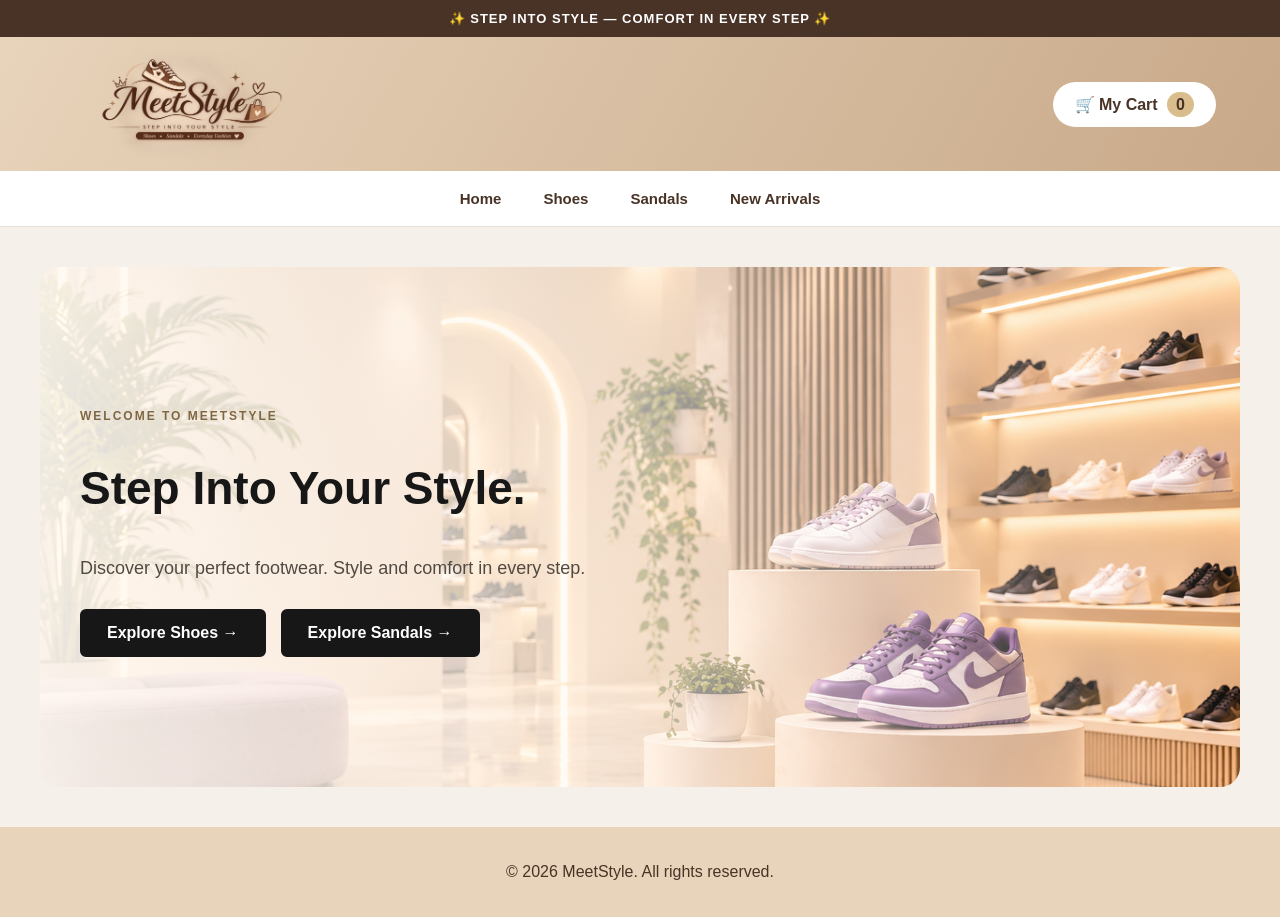
==== commit 692c0cd7: "Update MeetStyle product details and collections" ====
--- a/HTML_Basic/index.html
+++ b/HTML_Basic/index.html
@@ -7,31 +7,43 @@
     <meta name="viewport" content="width=device-width, initial-scale=1.0">
     <title>MeetStyle - Shoes & Sandals</title>
     <link rel="stylesheet" href="style.css">
-</head>
+    
+<header class="store-header">
 
-<body>
-
-  
-<header class="site-header">    
-
-<div class="header-brand">
-    <img src="images/MeetStyle-logo.png.png"
-     alt="MeetStyle"
-     class="meetstyle-logo-image">
+    <!-- Top Announcement -->
+    <div class="announcement-bar">
+    ✨ STEP INTO STYLE — COMFORT IN EVERY STEP ✨
 </div>
 
+    <!-- Logo and Cart -->
+    <div class="store-mainbar">
 
+        <a href="index.html" class="store-logo">
+            <img src="images/MeetStyle-logo.png.png"
+                 alt="MeetStyle"
+                 class="meetstyle-logo-image">
+        </a>
 
-    <nav>
+        <div class="store-cart">
+            <a href="cart.html">
+                🛒 My Cart
+                <span id="header-cart-count">0</span>
+            </a>
+        </div>
+
+    </div>
+
+    <!-- Main Navigation -->
+    <nav class="store-navigation">
         <a href="index.html">Home</a>
         <a href="shoes.html">Shoes</a>
         <a href="sandals.html">Sandals</a>
-        <a href="cart.html">My Cart 🛒</a>
+        <a href="shoes-collection.html">New Arrivals</a>
+       
     </nav>
 
-    <div class="cart-badge">
-        🛒 Cart: <span id="header-cart-count">0</span>
-    </div>
+</header>
+
 
 </header>
 
@@ -56,7 +68,7 @@
                         Explore Shoes →
                     </a>
 
-                    <a href="sandals.html" class="shop-btn secondary-btn">
+                    <a href="collections.html#sandals" class="shop-btn">
                         Explore Sandals →
                     </a>
                 </div>
--- a/HTML_Basic/style.css
+++ b/HTML_Basic/style.css
@@ -1,8 +1,10 @@
 
-/* =====================================
-   MEETSTYLE - CLEAN MAIN CSS
-   Theme: Cream + Mocha Brown
-===================================== */
+/* =========================================
+   MEETSTYLE - COMPLETE CLEAN CSS
+   Theme: Black + Ivory + Champagne Gold
+   Navigation: Mocha Brown
+========================================= */
+
 
 /* 1. COMMON SETTINGS */
 
@@ -13,14 +15,14 @@
 html {
     width: 100%;
     overflow-x: hidden;
+    scroll-behavior: smooth;
 }
 
 body {
-    
     margin: 0;
     font-family: Arial, sans-serif;
-    background-color: #FAF3E8;
-    color: #3E2C23;
+    background-color: #F5F1EA;
+    color: #171717;
 }
 
 img {
@@ -33,35 +35,45 @@
     min-height: 44px;
 }
 
-
-/* 2. MEETSTYLE HEADER */
+a {
+    transition: 0.3s ease;
+}
+
+
+/* 2. COMMON HEADER AND NAVIGATION */
 
 .site-header {
     width: 100%;
-    min-height: 145px;
+    min-height: 120px;
     padding: 20px 5%;
-    box-sizing: border-box;
     display: flex;
     align-items: center;
     justify-content: space-between;
     gap: 20px;
     background: linear-gradient(135deg, #E8D4BB, #C8A989);
-    color: #3E2C23;
-}
-
-.site-header .header-brand {
+    color: #171717;
+}
+
+.header-brand {
+    display: flex;
+    align-items: center;
+    justify-content: center;
     flex-shrink: 0;
 }
 
-.site-header .header-brand h1 {
+.meetstyle-logo {
+    font-family: "Brush Script MT", "Segoe Script", cursive;
+    font-size: 58px;
+    font-weight: 600;
+    color: #493326;
     margin: 0;
-    font-size: 30px;
-    letter-spacing: 1px;
-}
-
-.site-header .header-brand p {
-    margin: 6px 0 0;
-    color: #6F4E37;
+}
+
+.meetstyle-logo-image {
+    display: block;
+    width: 230px;
+    max-width: 100%;
+    height: auto;
 }
 
 .site-header nav {
@@ -70,49 +82,34 @@
     justify-content: center;
     flex-wrap: wrap;
     gap: 5px;
-    width: auto;
-    margin: 0;
     padding: 8px;
-    background: #6F4E37;
+    background: #493326;
     border-radius: 30px;
 }
 
 .site-header nav a {
-    padding: 12px 17px;
+    padding: 11px 17px;
     color: #FFFFFF;
     text-decoration: none;
     font-weight: bold;
     border-radius: 25px;
-    transition: 0.3s ease;
 }
 
 .site-header nav a:hover {
-    color: #3E2C23;
-    background: #E8D4BB;
+    color: #171717;
+    background: #D9BD8C;
 }
 
 .site-header .cart-badge {
-    margin: 0;
-    padding: 10px 16px;
-    white-space: nowrap;
+    padding: 11px 16px;
     background: #FFFDF9;
-    color: #6F4E37;
+    color: #493326;
     border: 1px solid #D8BFA3;
     border-radius: 25px;
     font-weight: bold;
-}
-
-@media (max-width: 800px) {
-    .site-header {
-        flex-direction: column;
-        justify-content: center;
-        text-align: center;
-    }
-
-    .site-header .header-brand {
-        text-align: center;
-    }
-}
+    white-space: nowrap;
+}
+
 
 /* 3. MAIN CONTENT */
 
@@ -123,14 +120,15 @@
 }
 
 main > h2 {
-    color: #6F4E37;
+    color: #171717;
     font-size: 30px;
     margin-bottom: 10px;
 }
 
 main > p {
-    color: #705441;
-}
+    color: #655C51;
+}
+
 
 /* 4. PRODUCT CONTAINER */
 
@@ -147,17 +145,17 @@
     width: 335px;
     max-width: 100%;
     padding: 20px;
-    background-color: #FFFFFF;
-    border: 1px solid #E4D3C0;
+    background: #FFFFFF;
+    border: 1px solid #E7DFD2;
     border-radius: 20px;
-    box-shadow: 0 7px 22px rgba(62, 44, 35, 0.09);
+    box-shadow: 0 7px 22px rgba(0, 0, 0, 0.08);
     text-align: center;
-    transition: transform 0.3s ease, box-shadow 0.3s ease;
+    transition: 0.3s ease;
 }
 
 .product-card:hover {
     transform: translateY(-5px);
-    box-shadow: 0 12px 28px rgba(62, 44, 35, 0.15);
+    box-shadow: 0 12px 28px rgba(0, 0, 0, 0.13);
 }
 
 .product-card img {
@@ -165,22 +163,23 @@
     width: 100%;
     height: 220px;
     object-fit: contain;
-    background-color: #F7F0E5;
+    background: #F5F1EA;
     border-radius: 14px;
     margin-bottom: 18px;
 }
 
 .product-card h3 {
-    color: #493326;
+    color: #171717;
     margin: 12px 0;
     font-size: 21px;
 }
 
 .product-card p {
-    color: #6F4E37;
+    color: #806744;
     font-size: 19px;
     font-weight: bold;
 }
+
 
 /* 5. PRODUCT BUTTONS */
 
@@ -188,9 +187,9 @@
     width: 100%;
     margin-top: 10px;
     padding: 12px 20px;
-    background-color: #6F4E37;
+    background: #171717;
     color: #FFFFFF;
-    border: none;
+    border: 1px solid #171717;
     border-radius: 25px;
     font-size: 15px;
     font-weight: bold;
@@ -198,21 +197,28 @@
 }
 
 .product-card button:hover {
-    background-color: #3E2C23;
-    transform: translateY(-2px);
+    background: #D9BD8C;
+    color: #171717;
+    border-color: #D9BD8C;
 }
 
 .product-card .details-btn {
-    background-color: #E8D4BB;
-    color: #3E2C23;
-    border: 1px solid #D8BFA3;
+    background: #D9BD8C;
+    color: #171717;
+    border: 1px solid #D9BD8C;
 }
 
 .product-card .details-btn:hover {
-    background-color: #D8BFA3;
-}
-
-/* 6. SEARCH BAR */
+    background: #171717;
+    color: #FFFFFF;
+    border-color: #171717;
+}
+
+
+/* 6. SEARCH BAR
+   Kept for pages that still use search.
+   Shoes and Sandals pages do not have search.
+*/
 
 .search-container {
     width: 100%;
@@ -223,19 +229,19 @@
 #searchInput {
     width: 100%;
     padding: 14px 18px;
-    border: 2px solid #D8BFA3;
+    border: 1px solid #CBB895;
     border-radius: 30px;
-    background-color: #FFFFFF;
-    color: #3E2C23;
+    background: #FFFFFF;
+    color: #171717;
     font-size: 16px;
     outline: none;
-    transition: 0.3s ease;
 }
 
 #searchInput:focus {
-    border-color: #6F4E37;
-    box-shadow: 0 0 10px rgba(111, 78, 55, 0.15);
-}
+    border-color: #806744;
+    box-shadow: 0 0 8px rgba(128, 103, 68, 0.15);
+}
+
 
 /* 7. CATEGORY FILTER */
 
@@ -249,20 +255,21 @@
 
 .category-btn {
     padding: 11px 20px;
-    border: 1px solid #D8BFA3;
+    border: 1px solid #CBB895;
     border-radius: 25px;
-    background-color: #FFFFFF;
-    color: #493326;
+    background: #FFFFFF;
+    color: #171717;
     font-size: 15px;
     font-weight: bold;
     transition: 0.3s ease;
 }
-/* 2. HEADER AND NAVIGATION */
+
 .category-btn:hover,
-.category-btn.active {  
-    background-color: #6F4E37;
+.category-btn.active {
+    background: #493326;
     color: #FFFFFF;
 }
+
 
 /* 8. SHOPPING CART */
 
@@ -271,15 +278,15 @@
     max-width: 700px;
     margin: 20px auto 35px;
     padding: 25px;
-    background-color: #FFFFFF;
-    border: 1px solid #E4D3C0;
+    background: #FFFFFF;
+    border: 1px solid #E7DFD2;
     border-radius: 20px;
-    box-shadow: 0 7px 22px rgba(62, 44, 35, 0.09);
+    box-shadow: 0 7px 22px rgba(0, 0, 0, 0.08);
     text-align: left;
 }
 
 #cart h2 {
-    color: #6F4E37;
+    color: #171717;
     text-align: center;
 }
 
@@ -296,13 +303,12 @@
 
 #cart li button,
 #cart > button {
-    background-color: #E8D4BB;
-    color: #3E2C23;
+    background: #D9BD8C;
+    color: #171717;
     border: none;
     border-radius: 20px;
     padding: 9px 15px;
     font-weight: bold;
-    transition: 0.3s ease;
 }
 
 #cart li button {
@@ -311,15 +317,16 @@
 
 #cart li button:hover,
 #cart > button:hover {
-    background-color: #6F4E37;
+    background: #171717;
     color: #FFFFFF;
 }
 
 #cart h3 {
-    color: #6F4E37;
-    border-top: 1px solid #E4D3C0;
+    color: #171717;
+    border-top: 1px solid #E7DFD2;
     padding-top: 15px;
 }
+
 
 /* 9. REVIEWS */
 
@@ -328,14 +335,14 @@
     max-width: 700px;
     margin: 30px auto;
     padding: 25px;
-    background-color: #FFFFFF;
-    border: 1px solid #E4D3C0;
+    background: #FFFFFF;
+    border: 1px solid #E7DFD2;
     border-radius: 20px;
     text-align: left;
 }
 
 #reviews h2 {
-    color: #6F4E37;
+    color: #171717;
     text-align: center;
 }
 
@@ -352,7 +359,7 @@
     width: 100%;
     padding: 12px;
     margin-top: 7px;
-    border: 1px solid #D8BFA3;
+    border: 1px solid #D8CBB7;
     border-radius: 10px;
     font: inherit;
 }
@@ -365,22 +372,24 @@
 #review-form button {
     margin-top: 18px;
     padding: 12px 20px;
-    background-color: #6F4E37;
+    background: #171717;
     color: #FFFFFF;
     border: none;
     border-radius: 20px;
 }
 
 #review-form button:hover {
-    background-color: #3E2C23;
+    background: #D9BD8C;
+    color: #171717;
 }
 
 .review-item {
     margin-top: 18px;
     padding: 15px;
-    background-color: #F7F0E5;
+    background: #F5F1EA;
     border-radius: 12px;
 }
+
 
 /* 10. PRODUCT DETAILS PAGE */
 
@@ -393,8 +402,8 @@
     max-width: 1000px;
     margin: 35px auto;
     padding: 30px;
-    background-color: #FFFFFF;
-    border: 1px solid #E4D3C0;
+    background: #FFFFFF;
+    border: 1px solid #E7DFD2;
     border-radius: 24px;
     text-align: left;
 }
@@ -410,45 +419,46 @@
     width: 100%;
     height: 350px;
     object-fit: contain;
-    background-color: #F7F0E5;
+    background: #F5F1EA;
     border-radius: 18px;
 }
 
 .product-detail-info h2 {
-    color: #3E2C23;
+    color: #171717;
     font-size: 30px;
 }
 
 #detail-price {
-    color: #6F4E37;
+    color: #806744;
     font-size: 25px;
 }
 
 #detail-description {
-    color: #705441;
+    color: #655C51;
     line-height: 1.8;
 }
 
 #details-add-to-cart {
     padding: 13px 22px;
     margin: 12px 0;
-    background-color: #6F4E37;
+    background: #171717;
     color: #FFFFFF;
     border: none;
     border-radius: 25px;
     font-weight: bold;
     cursor: pointer;
-    transition: 0.3s ease;
 }
 
 #details-add-to-cart:hover {
-    background-color: #3E2C23;
+    background: #D9BD8C;
+    color: #171717;
 }
 
 .product-detail-info a {
-    color: #6F4E37;
+    color: #493326;
     text-decoration: none;
 }
+
 
 /* 11. CHECKOUT PAGE */
 
@@ -469,15 +479,15 @@
     width: 100%;
     min-width: 0;
     padding: 25px;
-    background-color: #FFFFFF;
-    border: 1px solid #E4D3C0;
+    background: #FFFFFF;
+    border: 1px solid #E7DFD2;
     border-radius: 20px;
-    box-shadow: 0 7px 22px rgba(62, 44, 35, 0.08);
+    box-shadow: 0 7px 22px rgba(0, 0, 0, 0.07);
 }
 
 .checkout-form-section h2,
 .checkout-summary h2 {
-    color: #6F4E37;
+    color: #171717;
     text-align: center;
 }
 
@@ -495,10 +505,10 @@
     width: 100%;
     margin-top: 7px;
     padding: 12px;
-    border: 1px solid #D8BFA3;
+    border: 1px solid #D8CBB7;
     border-radius: 10px;
     font: inherit;
-    background-color: #FFFFFF;
+    background: #FFFFFF;
 }
 
 #checkout-form textarea {
@@ -510,15 +520,15 @@
 #checkout-form textarea:focus,
 #checkout-form select:focus {
     outline: none;
-    border-color: #6F4E37;
-    box-shadow: 0 0 7px rgba(111, 78, 55, 0.15);
+    border-color: #806744;
+    box-shadow: 0 0 7px rgba(128, 103, 68, 0.15);
 }
 
 .checkout-submit {
     width: 100%;
     margin-top: 22px;
     padding: 14px;
-    background-color: #6F4E37;
+    background: #171717;
     color: #FFFFFF;
     border: none;
     border-radius: 25px;
@@ -527,7 +537,8 @@
 }
 
 .checkout-submit:hover {
-    background-color: #3E2C23;
+    background: #D9BD8C;
+    color: #171717;
 }
 
 .checkout-summary li {
@@ -537,16 +548,17 @@
 }
 
 .checkout-summary h3 {
-    color: #6F4E37;
-    border-top: 1px solid #E4D3C0;
+    color: #171717;
+    border-top: 1px solid #E7DFD2;
     padding-top: 15px;
 }
 
 #checkout-message {
-    color: #6F4E37;
+    color: #493326;
     line-height: 1.6;
     overflow-wrap: anywhere;
 }
+
 
 /* 12. COMMON LINKS AND BUTTONS */
 
@@ -554,7 +566,7 @@
     display: inline-block;
     margin-top: 15px;
     padding: 13px 22px;
-    background-color: #6F4E37;
+    background: #171717;
     color: #FFFFFF;
     text-decoration: none;
     font-weight: bold;
@@ -562,8 +574,10 @@
 }
 
 .checkout-btn:hover {
-    background-color: #3E2C23;
-}
+    background: #D9BD8C;
+    color: #171717;
+}
+
 
 /* 13. HOMEPAGE */
 
@@ -582,9 +596,9 @@
     background-image:
         linear-gradient(
             to right,
-            rgba(255, 248, 240, 0.92),
-            rgba(255, 248, 240, 0.65),
-            rgba(255, 248, 240, 0.05)
+            rgba(255, 250, 243, 0.92),
+            rgba(255, 250, 243, 0.65),
+            rgba(255, 250, 243, 0.05)
         ),
         url("images/back ground.png");
     background-size: cover;
@@ -599,19 +613,19 @@
 }
 
 .hero-label {
-    color: #6F4E37;
+    color: #806744;
     font-size: 12px;
     font-weight: bold;
     letter-spacing: 2px;
 }
 
 .home-hero-content h2 {
-    color: #3E2C23;
+    color: #171717;
     font-size: 46px;
 }
 
 .home-hero-content > p:not(.hero-label) {
-    color: #624B3D;
+    color: #514A42;
     font-size: 18px;
     line-height: 1.7;
 }
@@ -627,104 +641,196 @@
 .shop-btn {
     display: inline-block;
     padding: 13px 25px;
-    background-color: #493629;
+    background: #171717;
     color: #FFFFFF;
     text-decoration: none;
-    border: 2px solid #493629;
+    border: 2px solid #171717;
     border-radius: 6px;
     font-size: 16px;
     font-weight: bold;
     text-align: center;
-    transition: 0.3s ease;
 }
 
 .shop-btn:hover {
-    background-color: #76583F;
-    border-color: #76583F;
+    background: #D9BD8C;
+    color: #171717;
+    border-color: #D9BD8C;
     transform: translateY(-3px);
 }
 
 .secondary-btn {
-    background-color: transparent;
-    color: #493629;
+    background: transparent;
+    color: #171717;
 }
 
 .secondary-btn:hover {
-    background-color: #493629;
+    background: #171717;
     color: #FFFFFF;
 }
 
-/* 14. COLLECTION PAGES - SHOES AND SANDALS */
+
+/* 14. SHOES AND SANDALS COLLECTION PAGES */
+
+/* Collection Header */
+
+.collection-header {
+    display: flex;
+    align-items: center;
+    justify-content: space-between;
+    gap: 18px;
+    min-height: 110px;
+    padding: 18px 3%;
+    background: linear-gradient(135deg, #E8D4BB, #C8A989);
+}
+
+.collection-header .header-brand {
+    margin: 0;
+}
+
+.collection-header .meetstyle-logo-image {
+    width: 180px;
+}
+
+.collection-header nav {
+    margin: 0;
+    flex-shrink: 0;
+}
+
+.collection-header .cart-badge {
+    margin: 0;
+    background: #493326;
+    color: #FFFFFF;
+    border-color: #493326;
+}
+
+
+/* Collection Page Background */
 
 .collection-page {
-    display: block;
     width: 100%;
     max-width: 100%;
     margin: 0 auto;
-    padding: 35px 20px 55px;
+    padding: 35px 4% 55px;
+    background: #F5F1EA;
     text-align: center;
 }
 
+
+/* Collection Hero */
+
 .collection-hero {
-    width: 100%;
-    max-width: 1100px;
-    margin: 10px auto 40px;
-    padding: 55px 25px;
+    display: flex;
+    flex-direction: column;
+    align-items: center;
+    justify-content: center;
+    width: 100%;
+    max-width: 1250px;
+    min-height: 410px;
+    margin: 0 auto 45px;
+    padding: 60px 25px;
+    border: 1px solid #B99B6C;
+    border-radius: 24px;
+    background-position: center;
+    background-size: cover;
+    background-repeat: no-repeat;
+    box-shadow: 0 12px 30px rgba(0, 0, 0, 0.16);
+}
+
+.featured-label {
+    color: #D9BD8C;
+    font-size: 13px;
+    font-weight: bold;
+    letter-spacing: 4px;
+}
+
+.collection-hero h1 {
+    color: #FFF9EF;
+    font-size: 44px;
+    margin: 15px 0;
+}
+
+.collection-hero > p:not(.featured-label) {
+    max-width: 650px;
+    color: #F5F1EA;
+    font-size: 18px;
+    line-height: 1.7;
+    margin: 8px 0 22px;
+}
+
+
+/* Shoes Hero Background Image */
+
+.shoes-hero {
+    background-image:
+        linear-gradient(
+            rgba(12, 12, 12, 0.55),
+            rgba(12, 12, 12, 0.68)
+        ),
+        url("https://images.unsplash.com/photo-1542291026-7eec264c27ff?w=1600");
+}
+
+
+/* Sandals Hero Background Image */
+
+.sandals-hero {
+    background-image:
+        linear-gradient(
+            rgba(12, 12, 12, 0.55),
+            rgba(12, 12, 12, 0.68)
+        ),
+        url("https://images.unsplash.com/photo-1543163521-1bf539c55dd2?w=1600");
+}
+
+
+/* Explore Collection Button */
+
+.hero-shop-btn {
+    display: inline-block;
+    margin-top: 18px;
+    padding: 14px 30px;
+    background: #D9BD8C;
+    color: #171717;
+    border: 1px solid #D9BD8C;
+    border-radius: 30px;
+    text-decoration: none;
+    font-weight: bold;
+    transition: 0.3s ease;
+}
+
+.hero-shop-btn:hover {
+    background: #FFF9EF;
+    border-color: #FFF9EF;
+    color: #171717;
+    transform: translateY(-3px);
+}
+
+
+/* Product Collection Section */
+
+.collection-products {
+    width: 100%;
+    max-width: 1150px;
+    margin: 0 auto;
+    padding: 30px 20px;
+    background: transparent;
     text-align: center;
-    background: linear-gradient(135deg, #E8D4BB, #F7EBDD);
-    border: 1px solid #E4D3C0;
-    border-radius: 22px;
-    box-shadow: 0 8px 25px rgba(62, 44, 35, 0.08);
-}
-
-.featured-label {
-    color: #8C6245;
-    font-size: 12px;
-    font-weight: bold;
-    letter-spacing: 3px;
-}
-
-.collection-hero h2 {
-    color: #3E2C23;
-    font-size: 38px;
-    margin: 15px 0;
-}
-
-.collection-hero > p:last-child {
-    color: #705441;
-    font-size: 17px;
-    line-height: 1.7;
-}
-
-.collection-products {
-    width: 100%;
-    max-width: 1100px;
-    margin: auto;
-    text-align: center;
 }
 
 .collection-products > h2 {
-    color: #3E2C23;
-    font-size: 29px;
-}
-
-.collection-subtitle {
-    color: #806650;
-    margin-bottom: 20px;
-}
-
-.collection-products .search-container {
-    width: 100%;
-    max-width: 550px;
-    margin: 25px auto;
-}
+    color: #171717;
+    font-size: 30px;
+    margin: 0 0 28px;
+}
+
+
+/* Collection Product Grid */
 
 .collection-products .product-container {
     display: grid;
-    grid-template-columns: repeat(2, minmax(0, 380px));
+    grid-template-columns: repeat(2, minmax(0, 350px));
     justify-content: center;
     align-items: stretch;
-    gap: 30px;
+    gap: 32px;
     width: 100%;
     margin: 25px auto;
     padding: 10px;
@@ -732,102 +838,156 @@
 
 .collection-products .product-card {
     width: 100%;
-    max-width: 380px;
+    max-width: 350px;
     margin: 0 auto;
     padding: 20px;
-    background-color: #FFFFFF;
-    border: 1px solid #E4D3C0;
+    background: #FFFFFF;
+    border: 1px solid #E7DFD2;
     border-radius: 20px;
-    box-shadow: 0 8px 25px rgba(62, 44, 35, 0.09);
-    overflow: hidden;
+    box-shadow: 0 8px 22px rgba(0, 0, 0, 0.08);
     transition: 0.3s ease;
 }
 
 .collection-products .product-card:hover {
-    transform: translateY(-6px);
-    box-shadow: 0 15px 30px rgba(62, 44, 35, 0.16);
+    transform: translateY(-7px);
+    box-shadow: 0 14px 28px rgba(0, 0, 0, 0.14);
 }
 
 .collection-products .product-card img {
-    width: 100%;
-    height: 230px;
+    display: block;
+    width: 100%;
+    height: 235px;
     object-fit: cover;
+    background: #F5F1EA;
     border-radius: 14px;
-    background-color: #F7F0E5;
-    transition: transform 0.4s ease;
-}
-
-.collection-products .product-card:hover img {
-    transform: scale(1.03);
+    margin-bottom: 15px;
 }
 
 .collection-products .product-card h3 {
-    color: #493326;
+    color: #171717;
+    margin: 17px 0 8px;
     font-size: 21px;
 }
 
 .collection-products .product-card p {
-    color: #8C6245;
-    font-size: 20px;
-}
+    color: #806744;
+    font-weight: bold;
+    font-size: 19px;
+}
+
+
+/* Collection Product Buttons */
+
+.collection-products .product-card button {
+    width: 100%;
+    margin: 6px 0;
+    padding: 12px 15px;
+    border: 1px solid #171717;
+    border-radius: 25px;
+    background: #171717;
+    color: #FFFFFF;
+    cursor: pointer;
+    font-weight: bold;
+    transition: 0.3s ease;
+}
+
+.collection-products .product-card button:hover {
+    background: #D9BD8C;
+    color: #171717;
+    border-color: #D9BD8C;
+}
+
+.collection-products .product-card .details-btn {
+    background: #D9BD8C;
+    color: #171717;
+    border-color: #D9BD8C;
+}
+
+.collection-products .product-card .details-btn:hover {
+    background: #171717;
+    color: #FFFFFF;
+    border-color: #171717;
+}
+
+
+/* Back to Home Button */
 
 .collection-products .back-home-btn {
     display: inline-block;
-    margin: 20px auto;
-    padding: 13px 25px;
-    background-color: #6F4E37;
+    margin: 25px auto 5px;
+    padding: 13px 26px;
+    background: #171717;
     color: #FFFFFF;
-    border: 1px solid #6F4E37;
+    border: 1px solid #171717;
     border-radius: 25px;
     text-decoration: none;
     font-weight: bold;
-    transition: 0.3s ease;
 }
 
 .collection-products .back-home-btn:hover {
-    background-color: #3E2C23;
-    transform: translateY(-3px);
-}
+    background: #D9BD8C;
+    color: #171717;
+    border-color: #D9BD8C;
+}
+
 
 /* 15. FOOTER */
 
 footer {
     width: 100%;
-    padding: 18px;
-    background-color: #E8D4BB;
+    padding: 20px;
+    background: #E8D4BB;
     color: #493326;
     text-align: center;
 }
 
-/* =====================================
-   16. RESPONSIVE DESIGN
-===================================== */
-
-@media (max-width: 850px) {
+
+/* 16. RESPONSIVE DESIGN */
+
+@media (max-width: 900px) {
+
+    .site-header {
+        flex-direction: column;
+        justify-content: center;
+        text-align: center;
+    }
+
     .checkout-layout {
         grid-template-columns: 1fr;
         max-width: 600px;
         margin: 20px auto;
     }
-}
+
+    .collection-header {
+        flex-wrap: wrap;
+        justify-content: center;
+    }
+
+    .collection-header nav {
+        width: 100%;
+        order: 3;
+    }
+}
+
 
 @media (max-width: 700px) {
-    header {
-        padding: 22px 12px;
-    }
-
-    header h1 {
-        font-size: 29px;
-    }
-
-    nav {
+
+    .site-header {
+        padding: 20px 12px;
+    }
+
+    .meetstyle-logo-image {
+        width: 200px;
+    }
+
+    .site-header nav {
         width: 100%;
-        gap: 4px;
+        gap: 3px;
         padding: 7px;
     }
 
-    nav a {
-        padding: 10px 12px;
+    .site-header nav a {
+        padding: 9px 11px;
         font-size: 13px;
     }
 
@@ -920,21 +1080,50 @@
         max-width: 250px;
     }
 
+    .collection-header {
+        flex-direction: column;
+        gap: 14px;
+        padding: 18px 12px;
+    }
+
+    .collection-header .meetstyle-logo-image {
+        width: 190px;
+    }
+
+    .collection-header nav {
+        width: 100%;
+        order: 0;
+    }
+
+    .collection-header nav a {
+        padding: 9px 10px;
+        font-size: 12px;
+    }
+
+    .collection-header .cart-badge {
+        margin: 0 auto;
+    }
+
     .collection-page {
         padding: 20px 12px 35px;
     }
 
     .collection-hero {
-        padding: 35px 18px;
-        margin-bottom: 30px;
-    }
-
-    .collection-hero h2 {
-        font-size: 28px;
-    }
-
-    .collection-hero > p:last-child {
+        min-height: 320px;
+        padding: 40px 16px;
+        margin-bottom: 25px;
+    }
+
+    .collection-hero h1 {
+        font-size: 30px;
+    }
+
+    .collection-hero > p:not(.featured-label) {
         font-size: 15px;
+    }
+
+    .collection-products {
+        padding: 20px 8px;
     }
 
     .collection-products > h2 {
@@ -951,105 +1140,461 @@
     }
 }
 
-/* MeetStyle Special Cursive Logo */
-
-.meetstyle-logo {
-    font-family: "Brush Script MT", "Segoe Script", cursive;
-    font-size: 58px;
+/* =================================
+   MEETSTYLE PREMIUM STORE HEADER
+================================= */
+
+.store-header {
+    width: 100%;
+    background: #F5F1EA;
+}
+
+/* Announcement Bar */
+
+.announcement-bar {
+    background: #493326;
+    color: #FFFFFF;
+    text-align: center;
+    padding: 11px;
+    font-size: 13px;
+    letter-spacing: 1px;
     font-weight: 600;
-    color: #4A3024;
-    letter-spacing: 1px;
+}
+
+/* Logo and Cart */
+
+.store-mainbar {
+    min-height: 125px;
+    padding: 12px 5%;
+    display: flex;
+    align-items: center;
+    justify-content: space-between;
+    background: linear-gradient(120deg, #E8D4BB, #C8A989);
+}
+
+.store-logo img {
+    width: 250px;
+    max-height: 110px;
+    object-fit: contain;
+}
+
+.store-cart a {
+    display: inline-block;
+    text-decoration: none;
+    background: #FFFFFF;
+    color: #493326;
+    padding: 13px 22px;
+    border-radius: 30px;
+    font-weight: 700;
+    transition: 0.3s;
+}
+
+.store-cart a:hover {
+    background: #493326;
+    color: #FFFFFF;
+}
+
+.store-cart span {
+    background: #D9BD8C;
+    padding: 4px 9px;
+    border-radius: 20px;
+    margin-left: 5px;
+}
+
+/* Navigation Bar */
+
+.store-navigation {
+    display: flex;
+    align-items: center;
+    justify-content: center;
+    gap: 42px;
+    padding: 19px 15px;
+    background: #FFFFFF;
+    border-bottom: 1px solid #E5DED5;
+}
+
+.store-navigation a {
+    text-decoration: none;
+    color: #493326;
+    font-size: 15px;
+    font-weight: 600;
+    transition: 0.3s;
+}
+
+.store-navigation a:hover {
+    color: #B28B58;
+}
+
+/* Mobile Header */
+
+@media (max-width: 700px) {
+
+    .store-mainbar {
+        min-height: 90px;
+        padding: 10px 4%;
+    }
+
+    .store-logo img {
+        width: 155px;
+    }
+
+    .store-cart a {
+        padding: 10px 13px;
+        font-size: 13px;
+    }
+
+    .store-navigation {
+        gap: 17px;
+        padding: 15px 8px;
+        flex-wrap: wrap;
+    }
+
+    .store-navigation a {
+        font-size: 13px;
+    }
+}
+
+/* =====================================
+   MEETSTYLE - CART & CHECKOUT DESIGN
+===================================== */
+
+/* Cart page */
+
+.cart-page,
+.checkout-page {
+    width: 90%;
+    max-width: 1180px;
+    margin: 55px auto 80px;
+    color: #211a16;
+}
+
+.cart-heading,
+.checkout-heading {
+    text-align: center;
+    margin-bottom: 35px;
+}
+
+.cart-eyebrow {
+    color: #9b7045;
+    font-size: 12px;
+    font-weight: bold;
+    letter-spacing: 3px;
+    margin-bottom: 12px;
+}
+
+.cart-heading h1,
+.checkout-heading h1 {
+    font-size: 36px;
+    color: #171717;
+    margin-bottom: 12px;
+}
+
+.cart-heading p,
+.checkout-heading p {
+    color: #74685e;
+    font-size: 17px;
+}
+
+/* Main cart card */
+
+.cart-card {
+    max-width: 900px;
+    margin: 0 auto;
+    padding: 35px;
+    background: #ffffff;
+    border: 1px solid #e9dfd2;
+    border-radius: 22px;
+    box-shadow: 0 12px 35px rgba(65, 45, 30, 0.08);
+}
+
+.cart-card-heading {
+    display: flex;
+    justify-content: space-between;
+    align-items: center;
+    gap: 15px;
+    padding-bottom: 22px;
+    border-bottom: 1px solid #eee4d8;
+}
+
+.cart-card-heading h2 {
+    font-size: 23px;
     margin: 0;
-    line-height: 1.2;
-    text-shadow: 1px 2px 3px rgba(62, 44, 35, 0.12);
-}
-
-.header-brand p {
-    font-size: 14px;
-    letter-spacing: 2px;
-    color: #6F4E37;
-    margin-top: 5px;
-}
-
-.meetstyle-logo-image {
-    display: block;
-    width: 280px;
-    max-width: 100%;
-    height: auto;
-}
-
-/* SAME HEADER ON ALL MEETSTYLE PAGES */
-
-.site-header {
-    width: 100%;
-    padding: 25px 15px;
-    text-align: center;
-    background: linear-gradient(135deg, #E8D4BB, #C8A989);
-    color: #3E2C23;
-}
-
-.header-brand {
+}
+
+.cart-item-count {
+    color: #80664e;
+    font-weight: 600;
+}
+
+/* Cart product list */
+
+.cart-page #cart-items {
+    list-style: none;
+    padding: 0;
+    margin: 0;
+}
+
+.cart-page #cart-items li {
     display: flex;
-    justify-content: center;
-    margin-bottom: 20px;
-}
-
-.meetstyle-logo-image {
-    display: block;
-    width: 280px;
-    max-width: 100%;
-    height: auto;
-}
-
-.site-header nav {
-    display: flex;
-    justify-content: center;
+    justify-content: space-between;
     align-items: center;
     flex-wrap: wrap;
-    gap: 10px;
-    width: fit-content;
-    max-width: 100%;
-    margin: 0 auto;
-    padding: 9px;
-    background-color: #6F4E37;
-    border-radius: 35px;
-}
-
-.site-header nav a {
+    gap: 12px;
+    padding: 22px 10px;
+    border-bottom: 1px solid #eee8df;
+    font-size: 16px;
+}
+
+/* Cart buttons */
+
+.cart-actions {
+    margin-top: 22px;
+}
+
+.clear-cart-btn {
+    background: #f3eee7;
+    color: #493326;
+    border: 1px solid #dfcdb8;
+    padding: 11px 20px;
+    border-radius: 25px;
+    font-weight: 600;
+    cursor: pointer;
+}
+
+.clear-cart-btn:hover {
+    background: #e7d5bf;
+}
+
+.cart-total-row,
+.summary-total {
+    display: flex;
+    justify-content: space-between;
+    align-items: center;
+    gap: 15px;
+    padding: 23px 0;
+    margin-top: 18px;
+    border-top: 1px solid #e9dfd2;
+    font-size: 19px;
+}
+
+.cart-total-row strong,
+.summary-total strong {
+    font-size: 25px;
+    color: #493326;
+}
+
+.cart-bottom-actions {
+    display: flex;
+    justify-content: space-between;
+    align-items: center;
+    gap: 15px;
+    flex-wrap: wrap;
+    margin-top: 12px;
+}
+
+.continue-shopping,
+.back-to-cart {
+    color: #60432e;
+    font-weight: 600;
+    text-decoration: none;
+}
+
+.continue-shopping:hover,
+.back-to-cart:hover {
+    text-decoration: underline;
+}
+
+.checkout-btn,
+.checkout-submit {
     display: inline-block;
-    padding: 11px 22px;
-    color: #FFFFFF;
+    background: #493326;
+    color: #ffffff;
+    padding: 15px 25px;
+    border: none;
+    border-radius: 30px;
+    font-weight: bold;
     text-decoration: none;
-    font-weight: bold;
-    border-radius: 25px;
-    transition: 0.3s ease;
-}
-
-.site-header nav a:hover {
-    color: #3E2C23;
-    background-color: #E8D4BB;
-}
-
-.site-header .cart-badge {
-    display: inline-block;
+    cursor: pointer;
+    transition: 0.3s;
+}
+
+.checkout-btn:hover,
+.checkout-submit:hover {
+    background: #bd9567;
+    color: #171717;
+}
+
+/* Checkout page layout */
+
+.checkout-layout {
+    display: grid;
+    grid-template-columns: 1.25fr 0.85fr;
+    gap: 30px;
+    align-items: start;
+}
+
+.checkout-form-section,
+.checkout-summary {
+    background: #ffffff;
+    padding: 32px;
+    border: 1px solid #e9dfd2;
+    border-radius: 22px;
+    box-shadow: 0 12px 35px rgba(65, 45, 30, 0.08);
+}
+
+.checkout-form-section h2,
+.checkout-summary h2 {
+    color: #171717;
+    font-size: 24px;
+    margin: 0 0 12px;
+}
+
+.checkout-card-subtitle {
+    color: #817468;
+    margin-bottom: 25px;
+}
+
+/* Checkout form fields */
+
+.checkout-form-section form {
+    display: flex;
+    flex-direction: column;
+}
+
+.checkout-form-section label {
+    color: #493326;
+    font-weight: 600;
+    margin: 15px 0 8px;
+}
+
+.checkout-form-section input,
+.checkout-form-section textarea,
+.checkout-form-section select {
+    width: 100%;
+    padding: 14px;
+    border: 1px solid #dfd0bf;
+    border-radius: 12px;
+    background: #fffdfa;
+    color: #211a16;
+    font-size: 15px;
+    font-family: Arial, sans-serif;
+    outline: none;
+}
+
+.checkout-form-section input:focus,
+.checkout-form-section textarea:focus,
+.checkout-form-section select:focus {
+    border-color: #a98258;
+    box-shadow: 0 0 0 3px rgba(169, 130, 88, 0.12);
+}
+
+.checkout-form-section textarea {
+    min-height: 115px;
+    resize: vertical;
+}
+
+.checkout-submit {
+    width: 100%;
+    margin-top: 25px;
+    font-size: 16px;
+}
+
+/* Order summary */
+
+.summary-eyebrow {
+    color: #9b7045;
+    font-size: 12px;
+    font-weight: bold;
+    letter-spacing: 3px;
+    margin: 0 0 10px;
+}
+
+.checkout-summary {
+    position: sticky;
+    top: 25px;
+}
+
+.checkout-summary ul {
+    list-style: none;
+    padding: 0;
+    margin: 20px 0;
+}
+
+.checkout-summary li {
+    padding: 15px 0;
+    border-bottom: 1px solid #eee8df;
+    color: #493326;
+    line-height: 1.5;
+}
+
+.demo-note {
+    color: #8a7c6e;
+    font-size: 13px;
+    line-height: 1.5;
+    margin-top: 25px;
+}
+
+#checkout-message {
     margin-top: 15px;
-    padding: 10px 20px;
-    background-color: #FFFDF9;
-    color: #6F4E37;
-    border: 1px solid #D8BFA3;
-    border-radius: 25px;
-    font-weight: bold;
-}
-
-@media (max-width: 600px) {
-    .site-header nav {
-        width: 100%;
-        gap: 3px;
-    }
-
-    .site-header nav a {
-        padding: 10px;
-        font-size: 13px;
-    }
-}
-
+    color: #493326;
+    font-weight: 600;
+    line-height: 1.5;
+}
+
+/* Cart link in header */
+
+.site-header a.cart-badge {
+    text-decoration: none;
+    white-space: nowrap;
+}
+
+/* Responsive design */
+
+@media (max-width: 800px) {
+
+    .checkout-layout {
+        grid-template-columns: 1fr;
+    }
+
+    .checkout-summary {
+        position: static;
+    }
+
+    .cart-page,
+    .checkout-page {
+        width: 94%;
+        margin-top: 35px;
+    }
+}
+
+@media (max-width: 550px) {
+
+    .cart-heading h1,
+    .checkout-heading h1 {
+        font-size: 27px;
+    }
+
+    .cart-card,
+    .checkout-form-section,
+    .checkout-summary {
+        padding: 22px 18px;
+    }
+
+    .cart-card-heading {
+        align-items: flex-start;
+        flex-direction: column;
+    }
+
+    .cart-bottom-actions {
+        flex-direction: column;
+        align-items: stretch;
+    }
+
+    .checkout-btn {
+        text-align: center;
+    }
+
+    .cart-page #cart-items li {
+        align-items: flex-start;
+    }
+}
